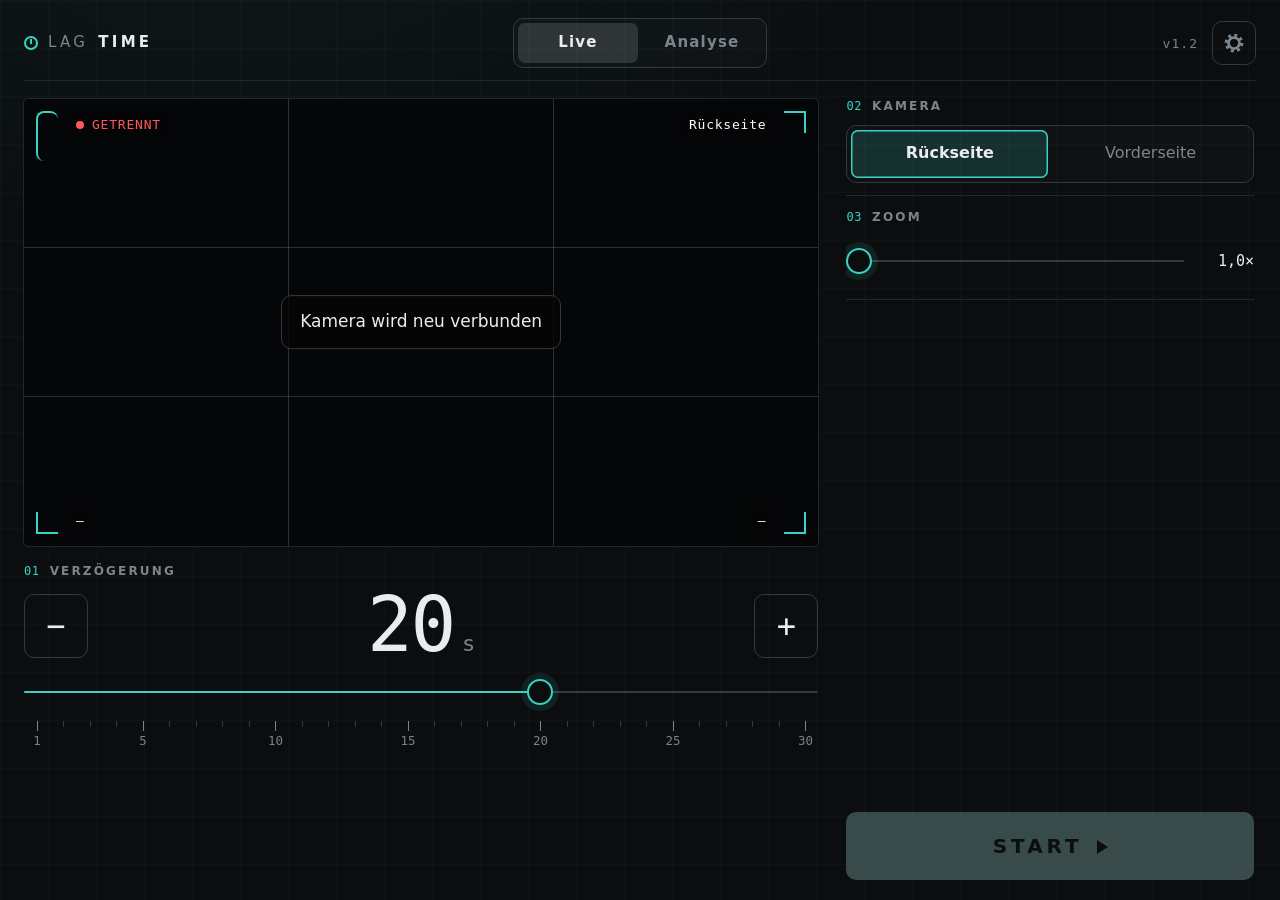
==== app/index.html @ 2e40f76f "Normale App nach app/ verschoben, Startseite mit beiden Apps Co-Authored-By: Claude Opus 5.5 <norepl" ====
<!doctype html>
<html lang="de">
<head>
<meta charset="utf-8">
<meta name="viewport" content="width=device-width, initial-scale=1, viewport-fit=cover">
<meta name="theme-color" content="#0b0d0f">
<title>LagTime</title>
<link rel="manifest" href="manifest.webmanifest">
<link rel="icon" href="icon-192.png">
<link rel="stylesheet" href="style.css">
</head>
<body>

<div id="settings" class="hidden">
  <header class="bar">
    <div class="mark"><span class="glyph"></span>Lag<b>Time</b></div>
    <nav class="tabs"><button data-tab="live" class="on">Live</button><button data-tab="analyse">Analyse</button></nav>
    <div class="barR"><div class="meta" id="version"></div><button class="gear" data-ui aria-label="Einstellungen"><svg viewBox="0 0 24 24" fill="none" stroke="currentColor"><circle cx="12" cy="12" r="8.4" stroke-width="3.6" stroke-dasharray="3.2 3.4"/><circle cx="12" cy="12" r="6" stroke-width="3"/></svg></button></div>
  </header>

  <main class="left">
    <div id="pvWrap">
      <video id="pv" autoplay muted playsinline></video>
      <div class="thirds"></div>
      <i class="corner tl"></i><i class="corner tr"></i><i class="corner bl"></i><i class="corner br"></i>
      <div class="hud top"><span id="hudState" class="state"><span class="dot"></span><span id="hudStateTxt">Start</span></span><span id="hudCam"></span></div>
      <div class="hud bottom"><span id="hudRes">–</span><span id="hudExp"></span><span id="hudFocus"></span><span id="hudFps">–</span></div>
      <div id="camMsg" class="hidden"></div>
    </div>

    <section class="delay">
      <div class="label"><span class="no">01</span>Verzögerung</div>
      <div class="delayRow">
        <button id="delayMinus" class="step" aria-label="Eine Sekunde weniger">−</button>
        <div class="readout"><span id="delayVal">20</span><small>s</small></div>
        <button id="delayPlus" class="step" aria-label="Eine Sekunde mehr">+</button>
      </div>
      <div class="scale">
        <input type="range" id="delay" min="1" max="30" step="1" value="20">
        <div class="ticks" id="delayTicks"></div>
      </div>
    </section>
  </main>

  <aside id="panel">
    <div class="grp">
      <div class="label"><span class="no">02</span>Kamera</div>
      <div class="seg" id="segFacing">
        <button data-v="environment">Rückseite</button>
        <button data-v="user">Vorderseite</button>
      </div>
    </div>

    <div class="grp">
      <div class="label"><span class="no">03</span>Zoom</div>
      <div class="row">
        <input type="range" id="zoom" min="1" max="4" step="0.1" value="1">
        <span class="val" id="zoomVal">1,0×</span>
      </div>
    </div>

    <div class="grp" id="expGrp">
      <div class="label"><span class="no">04</span>Belichtung</div>
      <div class="seg" id="segExp">
        <button data-v="auto">Auto</button>
        <button data-v="manual">Manuell</button>
      </div>
      <div class="row" id="evGrp">
        <span class="lum dark"></span>
        <input type="range" id="ev" min="0" max="1000" step="1" value="600" aria-label="Helligkeit">
        <span class="lum bright"></span>
      </div>
    </div>

    <div class="grp" id="focusGrp">
      <div class="label"><span class="no">05</span>Fokus</div>
      <div class="seg" id="segFocus">
        <button data-v="auto">Auto</button>
        <button data-v="manual">Manuell</button>
      </div>
      <div class="row" id="fdGrp">
        <span class="end">nah</span>
        <input type="range" id="fd" min="0" max="1000" step="1" value="1000" aria-label="Fokusabstand">
        <span class="end">fern</span>
      </div>
    </div>

    <div class="actions">
      <button id="start"><span class="go">Start</span></button>
    </div>
  </aside>
</div>

<div id="run" class="hidden">
  <div id="stage">
    <canvas id="out"></canvas>
    <div id="badge"></div>
    <button id="saveBtn" aria-label="Video speichern"><svg viewBox="0 0 120 120"><circle class="track" cx="60" cy="60" r="50"/><circle class="prog" cx="60" cy="60" r="50"/></svg></button>
    <div id="toast" class="hidden"></div>
  </div>
  <svg id="ring" class="hidden" viewBox="0 0 120 120"><circle class="track" cx="60" cy="60" r="50"/><circle class="prog" cx="60" cy="60" r="50"/></svg>
</div>

<div id="analysis" class="hidden">
  <section id="aList">
    <header class="bar">
      <div class="mark"><span class="glyph"></span>Lag<b>Time</b></div>
      <nav class="tabs"><button data-tab="live">Live</button><button data-tab="analyse" class="on">Analyse</button></nav>
      <div class="barR"><button class="gear" data-ui aria-label="Einstellungen"><svg viewBox="0 0 24 24" fill="none" stroke="currentColor"><circle cx="12" cy="12" r="8.4" stroke-width="3.6" stroke-dasharray="3.2 3.4"/><circle cx="12" cy="12" r="6" stroke-width="3"/></svg></button></div>
    </header>
    <div class="filters">
      <button id="fStar" class="chip">★ Nur mit Stern</button>
      <select id="fName" aria-label="Name"></select>
    </div>
    <div id="aGrid"></div>
    <p id="aEmpty" class="hidden"></p>
  </section>

  <section id="aPlayer" class="hidden">
    <header class="pbar">
      <button id="pBack" class="nav">‹ Liste</button>
      <div class="clipNav">
        <button id="pPrevClip" class="nav" aria-label="Vorheriges Video">‹</button>
        <button id="pNextClip" class="nav" aria-label="Nächstes Video">›</button>
      </div>
      <div id="pTitle"></div>
      <input id="pName" list="pNames" placeholder="Name" autocomplete="off" enterkeyhint="done">
      <datalist id="pNames"></datalist>
      <button id="pStar" class="star" aria-label="Stern">☆</button>
      <button id="pDown" class="tool">Herunterladen</button>
      <button id="pDel" class="tool danger">Löschen</button>
    </header>
    <div id="pMain">
      <div id="pStage"><div id="pView"><canvas id="pOut"></canvas><canvas id="pDraw"></canvas></div><div id="pStill" class="hidden"></div></div>
      <nav id="pTools">
        <button class="tl on" data-tool="view"><svg viewBox="0 0 24 24"><circle cx="10.5" cy="10.5" r="6"/><path d="M15 15l5 5M8 10.5h5M10.5 8v5"/></svg><span>Ansehen</span></button>
        <button class="tl" id="dZoom"><svg viewBox="0 0 24 24"><path d="M4 9V4h5M20 9V4h-5M4 15v5h5M20 15v5h-5"/></svg><span>1:1</span></button>
        <button class="tl" data-tool="free"><svg viewBox="0 0 24 24"><path d="M4 20l1-4L16 5l3 3L8 19z"/><path d="M14 7l3 3"/></svg><span>Stift</span></button>
        <button class="tl" data-tool="line"><svg viewBox="0 0 24 24"><path d="M5 19L19 5"/><circle cx="5" cy="19" r="1.8"/><circle cx="19" cy="5" r="1.8"/></svg><span>Linie</span></button>
        <button class="tl" data-tool="angle"><svg viewBox="0 0 24 24"><path d="M20 19H5L15 5"/><path d="M10 19a5 5 0 0 0-2-4"/></svg><span>Winkel</span></button>
        <button class="tl" data-tool="plumb"><svg viewBox="0 0 24 24"><path d="M12 3v13" stroke-dasharray="2.6 2.6"/><path d="M9 16h6l-3 5z"/></svg><span>Lot</span></button>
        <button class="tl" id="dColor"><i class="dot"></i><span>Farbe</span></button>
        <button class="tl" id="dCut"><svg viewBox="0 0 24 24"><circle cx="6" cy="7" r="2.5"/><circle cx="6" cy="17" r="2.5"/><path d="M8.2 8.4L20 17M8.2 15.6L20 7"/></svg><span>Schneiden</span></button>
        <button class="tl" id="dStrobe"><svg viewBox="0 0 24 24"><circle cx="5.5" cy="17" r="2.3" opacity=".45"/><circle cx="11" cy="11" r="2.3" opacity=".7"/><circle cx="17.5" cy="6.5" r="2.3"/></svg><span>Bildfolge</span></button>
        <button class="tl" id="dUndo"><svg viewBox="0 0 24 24"><path d="M9 14L4 9l5-5"/><path d="M4 9h10a6 6 0 0 1 0 12h-3"/></svg><span>Rückgängig</span></button>
        <button class="tl" id="dClear"><svg viewBox="0 0 24 24"><path d="M6 6l12 12M18 6L6 18"/></svg><span>Leeren</span></button>
      </nav>
    </div>
    <div id="pRange" class="hidden">
      <span id="rgInfo"></span>
      <div class="rgCount" id="rgCountBox">
        <button id="rgMinus" class="step sm" aria-label="Weniger Bilder">−</button>
        <span id="rgCount">8</span><small>Bilder</small>
        <button id="rgPlus" class="step sm" aria-label="Mehr Bilder">+</button>
      </div>
      <button id="rgCancel" class="tool">Abbrechen</button>
      <button id="rgOk" class="tool ok">Schneiden</button>
    </div>
    <footer class="pctl">
      <button id="pPrev" class="ico" aria-label="Ein Bild zurück"><svg viewBox="0 0 24 24"><path d="M6 5h2v14H6zM19 5v14L9.5 12z"/></svg></button>
      <button id="pPlay" class="ico big" aria-label="Abspielen"><svg class="i-play" viewBox="0 0 24 24"><path d="M7 4.5v15L19.5 12z"/></svg><svg class="i-pause" viewBox="0 0 24 24"><path d="M6 4.5h4.2v15H6zM13.8 4.5H18v15h-4.2z"/></svg></button>
      <button id="pNext" class="ico" aria-label="Ein Bild vor"><svg viewBox="0 0 24 24"><path d="M16 5h2v14h-2zM5 5v14l9.5-7z"/></svg></button>
      <div class="seekWrap"><div id="pBand" class="hidden"></div><div id="pSel" class="hidden"></div><i id="hA" class="hd a hidden"></i><i id="hB" class="hd b hidden"></i><input type="range" id="pSeek" min="0" max="0" step="1" value="0" aria-label="Position"></div>
      <button id="pLoop" class="tool loop"><small>Schleife</small><b>Anfang</b></button>
      <span id="pTime"></span>
      <div class="seg" id="pSpeed">
        <button data-v="1">1×</button>
        <button data-v="0.5">½</button>
        <button data-v="0.25">¼</button>
        <button data-v="0.125">⅛</button>
      </div>
    </footer>
  </section>
</div>

<div id="uiDlg" class="hidden">
  <div class="dlg" role="dialog" aria-label="Einstellungen">
    <div id="uiMain">
      <h2>Einstellungen</h2>
      <div class="label"><span class="no">01</span>Farbe</div>
      <div class="swatches" id="swatches">
        <button class="sw custom" id="accCustom" aria-label="Eigene Farbe"></button>
      </div>
      <div class="label"><span class="no">02</span>Modus</div>
      <div class="seg" id="segTheme">
        <button data-v="dark">Dunkel</button>
        <button data-v="light">Hell</button>
      </div>
      <div class="label"><span class="no">03</span>Videos</div>
      <div class="vidGrid">
        <span id="keepLabel" class="vidText">Ohne Stern löschen nach</span>
        <div class="keepCtl">
          <button id="keepMinus" class="step xs" aria-label="Ein Tag weniger">−</button>
          <b id="keepDays"></b>
          <button id="keepPlus" class="step xs" aria-label="Ein Tag mehr">+</button>
        </div>
        <span id="uiStore" class="vidText"></span>
        <button id="delOpen" class="tool danger">Videos löschen …</button>
      </div>
    </div>
    <div id="uiDel" class="hidden">
      <h2>Videos löschen</h2>
      <div id="delChoose" class="delStep">
        <p class="delText">Welche Videos sollen gelöscht werden?</p>
        <button id="delNoStar" class="tool">Ohne Stern löschen</button>
        <button id="delAll" class="tool">Alle löschen</button>
        <button id="delCancel" class="tool">Abbrechen</button>
      </div>
      <div id="delAsk" class="delStep hidden">
        <p class="delText" id="delQuestion"></p>
        <button id="delYes" class="tool delAll">Ja, löschen</button>
        <button id="delNo" class="tool">Abbrechen</button>
      </div>
    </div>
    <div id="uiPick" class="hidden">
      <h2>Eigene Farbe</h2>
      <div class="sv" id="pickSv"><i class="knob" id="pickSvKnob"></i></div>
      <div class="hue" id="pickHue"><i class="knob" id="pickHueKnob"></i></div>
      <div class="pickRow"><i class="pickPrev" id="pickPrev"></i><span id="pickHex"></span></div>
      <button id="pickDone" class="dlgBtn">Übernehmen</button>
    </div>
  </div>
</div>

<script src="app.js"></script>
<script src="analysis.js"></script>
<script src="draw.js"></script>
</body>
</html>
---- app/style.css ----
:root {
  --bg: #0b0d0f;
  --surface: #121519;
  --line: #22272d;
  --line-2: #323940;
  --fg: #e9edf0;
  --mut: #7b858f;
  --dim: #78828c;
  --acc: #37d3c4;
  --acc-ink: #04201d;
  --warn: #ffcc33;
  --bad: #ff5a5a;
  --mono: ui-monospace, "Roboto Mono", "Droid Sans Mono", "Cascadia Mono", monospace;
  --sans: system-ui, "Roboto", sans-serif;
  --r: 10px;
  --grid: rgba(255, 255, 255, 0.018);
  --tint: rgba(255, 255, 255, 0.015);
  --card: #1c2228;
  --card-line: #2f363e;
  --acc-text: var(--acc);
}
/* Hellmodus für Einstellungen, Analyse und das Fenster Darstellung. Der Betrieb bleibt dunkel. */
html[data-theme="light"] #settings,
html[data-theme="light"] #analysis,
html[data-theme="light"] #uiDlg {
  --bg: #f2f4f6;
  --surface: #ffffff;
  --line: #dde2e7;
  --line-2: #c3cad1;
  --fg: #14181c;
  --mut: #56606a;
  --dim: #646d76;
  --warn: #b07d00;
  --grid: rgba(0, 0, 0, 0.035);
  --tint: rgba(0, 0, 0, 0.02);
  --card: #ffffff;
  --card-line: #d3d9df;
  /* Akzentfarbe als Schrift auf hellem Grund dunkler, damit sie lesbar bleibt */
  --acc-text: color-mix(in srgb, var(--acc) 55%, #000);
}
html[data-theme="light"] body { background: #f2f4f6; }
#settings, #analysis, #uiDlg { color: var(--fg); }
* { box-sizing: border-box; }
html, body {
  margin: 0; height: 100%; overflow: hidden;
  background: var(--bg); color: var(--fg);
  font: 16px/1.3 var(--sans);
  user-select: none; -webkit-user-select: none;
  -webkit-tap-highlight-color: transparent;
}
.hidden { display: none !important; }
button { font: inherit; color: inherit; background: none; border: 0; padding: 0; cursor: pointer; }

/* ---------- Einstellungen ---------- */

#settings {
  position: fixed; inset: 0;
  display: grid;
  grid-template-columns: minmax(0, 1fr) clamp(360px, 32vw, 460px);
  grid-template-rows: auto minmax(0, 1fr);
  gap: 18px 28px;
  padding: 18px 24px 20px;
  background:
    radial-gradient(1200px 600px at 20% -10%, color-mix(in srgb, var(--acc) 6%, transparent), transparent 60%),
    var(--bg);
}
#settings::before {
  /* feines Raster, fast unsichtbar */
  content: ""; position: absolute; inset: 0; pointer-events: none;
  background:
    linear-gradient(90deg, var(--grid) 1px, transparent 1px) 0 0 / 48px 48px,
    linear-gradient(var(--grid) 1px, transparent 1px) 0 0 / 48px 48px;
}
#settings > * { position: relative; }

/* Logo links, Umschaltung Live und Analyse in der Mitte, Zahnrad rechts */
.bar {
  grid-column: 1 / -1;
  display: grid; grid-template-columns: 1fr auto 1fr; align-items: center; gap: 16px;
  padding-bottom: 12px; border-bottom: 1px solid var(--line);
}
.bar .barR { justify-self: end; }
.tabs {
  display: flex; gap: 4px; padding: 4px;
  border: 1px solid var(--line-2); border-radius: var(--r); background: var(--tint);
}
.tabs button {
  min-width: 120px; min-height: 40px; padding: 0 20px; border-radius: 7px;
  color: var(--mut); font-size: 15px; font-weight: 600; letter-spacing: 0.08em;
  transition: background .18s, color .18s;
}
.tabs button.on { background: color-mix(in srgb, var(--fg) 14%, transparent); color: var(--fg); }
.mark { display: flex; align-items: center; gap: 10px; font-size: 15px; letter-spacing: 0.22em; text-transform: uppercase; color: var(--mut); }
.mark b { color: var(--fg); font-weight: 600; }
.tag { margin-left: 6px; padding: 2px 8px; border-radius: 4px; background: #c2570c; color: #fff; font-size: 12px; font-weight: 600; letter-spacing: 0.16em; }
.glyph { width: 14px; height: 14px; border: 2px solid var(--acc-text); border-radius: 50%; position: relative; }
.glyph::after { content: ""; position: absolute; left: 50%; top: 1px; width: 2px; height: 5px; background: var(--acc); transform: translateX(-50%); }
.glyph::after { background: var(--acc-text); }
.meta { font: 13px var(--mono); color: var(--dim); letter-spacing: 0.08em; }

.label {
  display: flex; align-items: baseline; gap: 10px;
  font-size: 12px; font-weight: 600; letter-spacing: 0.18em; text-transform: uppercase;
  color: var(--mut); margin-bottom: 10px;
}
.no { font: 12px var(--mono); color: var(--acc-text); letter-spacing: 0.05em; }

/* Linke Spalte */
.left { display: flex; flex-direction: column; gap: 18px; min-height: 0; }

#pvWrap {
  position: relative; flex: 0 1 auto; min-height: 0;
  width: 100%; aspect-ratio: 16 / 9; max-height: calc(100% - 190px);
  margin: 0 auto;
  background: #050607;
  border-radius: 4px; overflow: hidden;
  outline: 1px solid var(--line);
}
#pv { position: absolute; inset: 0; width: 100%; height: 100%; object-fit: contain; transform-origin: center; }
.thirds {
  position: absolute; inset: 0; pointer-events: none;
  background:
    linear-gradient(90deg, transparent calc(33.333% - 0.5px), rgba(255,255,255,0.16) calc(33.333% - 0.5px), rgba(255,255,255,0.16) calc(33.333% + 0.5px), transparent calc(33.333% + 0.5px),
      transparent calc(66.666% - 0.5px), rgba(255,255,255,0.16) calc(66.666% - 0.5px), rgba(255,255,255,0.16) calc(66.666% + 0.5px), transparent calc(66.666% + 0.5px)),
    linear-gradient(transparent calc(33.333% - 0.5px), rgba(255,255,255,0.16) calc(33.333% - 0.5px), rgba(255,255,255,0.16) calc(33.333% + 0.5px), transparent calc(33.333% + 0.5px),
      transparent calc(66.666% - 0.5px), rgba(255,255,255,0.16) calc(66.666% - 0.5px), rgba(255,255,255,0.16) calc(66.666% + 0.5px), transparent calc(66.666% + 0.5px));
}
.corner { position: absolute; width: 22px; height: 22px; border: 0 solid var(--acc); pointer-events: none; }
.corner.tl { top: 12px; left: 12px; border-top-width: 2px; border-left-width: 2px; }
.corner.tr { top: 12px; right: 12px; border-top-width: 2px; border-right-width: 2px; }
.corner.bl { bottom: 12px; left: 12px; border-bottom-width: 2px; border-left-width: 2px; }
.corner.br { bottom: 12px; right: 12px; border-bottom-width: 2px; border-right-width: 2px; }

.hud {
  position: absolute; left: 44px; right: 44px;
  display: flex; justify-content: space-between; align-items: center;
  font: 13px var(--mono); letter-spacing: 0.06em; color: #fff;
  pointer-events: none;
}
.hud.top { top: 14px; }
.hud.bottom { bottom: 14px; }
.hud > span { background: rgba(5, 6, 7, 0.62); padding: 4px 8px; border-radius: 4px; }
.state { display: inline-flex; align-items: center; gap: 8px; text-transform: uppercase; }
.dot { width: 8px; height: 8px; border-radius: 50%; background: var(--dim); }
.state.ok .dot { background: var(--acc); box-shadow: 0 0 0 3px color-mix(in srgb, var(--acc) 22%, transparent); animation: pulse 2s ease-in-out infinite; }
.state.warn .dot { background: var(--warn); }
.state.warn { color: var(--warn); }
.state.bad .dot { background: var(--bad); }
.state.bad { color: var(--bad); }
#hudFps.warn { color: var(--warn); }
@keyframes pulse { 50% { box-shadow: 0 0 0 6px color-mix(in srgb, var(--acc) 0%, transparent); } }

#camMsg {
  position: absolute; left: 50%; top: 50%; transform: translate(-50%, -50%);
  max-width: 70%; text-align: center; font-size: 17px; line-height: 1.4;
  color: #e9edf0; background: rgba(5, 6, 7, 0.8);
  border: 1px solid #323940; border-radius: var(--r); padding: 14px 18px;
}

/* Verzögerung */
.delay { flex: 0 0 auto; }
.delayRow { display: flex; align-items: center; justify-content: space-between; gap: 16px; }
.readout { font: 300 76px/0.95 var(--mono); letter-spacing: -0.03em; font-variant-numeric: tabular-nums; text-align: center; flex: 1; }
.readout small { font-size: 22px; color: var(--mut); margin-left: 8px; letter-spacing: 0; }
.step {
  width: 64px; height: 64px; flex: 0 0 64px;
  border: 1px solid var(--line-2); border-radius: var(--r);
  font: 300 32px/1 var(--mono); color: var(--fg);
  transition: border-color .15s, background .15s;
}
.step:active { border-color: var(--acc); background: color-mix(in srgb, var(--acc) 8%, transparent); }
.scale { position: relative; margin-top: 6px; }
.ticks { position: relative; height: 26px; margin: 0 13px; }
.ticks i { position: absolute; top: 0; width: 1px; height: 6px; background: var(--line-2); }
.ticks i.major { height: 10px; background: var(--mut); }
.ticks b { position: absolute; top: 12px; transform: translateX(-50%); font: 12.5px var(--mono); color: var(--dim); font-weight: 400; }

/* Rechte Spalte */
#panel {
  display: flex; flex-direction: column; gap: 14px;
  min-height: 0; overflow-y: auto; padding-right: 2px;
}
.grp { padding-bottom: 12px; border-bottom: 1px solid var(--line); }
.row { display: flex; align-items: center; gap: 14px; min-height: 52px; }
.row + .row, .seg + .row { margin-top: 4px; }
.sub { flex: 0 0 72px; color: var(--mut); font-size: 15px; }
.val { flex: 0 0 56px; text-align: right; font: 15px var(--mono); font-variant-numeric: tabular-nums; }

.seg {
  display: flex; gap: 4px; padding: 4px;
  border: 1px solid var(--line-2); border-radius: var(--r);
  background: var(--tint);
}
.seg button {
  flex: 1; min-height: 48px; border-radius: 7px;
  color: var(--mut); font-size: 16px; font-weight: 500;
  transition: background .18s, color .18s;
}
.seg button small { font: 11px var(--mono); margin-left: 4px; opacity: 0.75; }
/* Gewählter Teil dezent, damit „Start“ die einzige volle Akzentfläche bleibt */
.seg button.on {
  background: color-mix(in srgb, var(--acc) 16%, transparent);
  box-shadow: inset 0 0 0 1.5px var(--acc-text);
  color: var(--fg); font-weight: 650;
}
/* Helligkeit, dunkler und heller Endpunkt */
.lum { flex: 0 0 18px; height: 18px; border-radius: 50%; }
.lum.dark { border: 2px solid var(--dim); background: #000; }
.lum.bright { background: #fff; box-shadow: 0 0 10px 2px rgba(255, 255, 255, 0.45); }
#hudExp:empty, #hudFocus:empty { display: none; }
.end { flex: 0 0 auto; font: 12px var(--mono); color: var(--mut); letter-spacing: 0.06em; }

/* Schieberegler */
input[type=range] {
  -webkit-appearance: none; appearance: none;
  flex: 1; width: 100%; height: 48px; margin: 0; background: transparent;
  --p: 0%;
}
input[type=range]::-webkit-slider-runnable-track {
  height: 2px; border-radius: 1px;
  background: linear-gradient(90deg, var(--acc) var(--p), var(--line-2) var(--p));
}
input[type=range]::-webkit-slider-thumb {
  -webkit-appearance: none;
  width: 26px; height: 26px; margin-top: -12px; border-radius: 50%;
  background: var(--bg); border: 2px solid var(--acc);
  box-shadow: 0 0 0 6px color-mix(in srgb, var(--acc) 10%, transparent);
}
input[type=range]:active::-webkit-slider-thumb { box-shadow: 0 0 0 10px color-mix(in srgb, var(--acc) 16%, transparent); }
input[type=range]::-moz-range-track { height: 2px; background: var(--line-2); }
input[type=range]::-moz-range-progress { height: 2px; background: var(--acc); }
input[type=range]::-moz-range-thumb { width: 22px; height: 22px; border-radius: 50%; background: var(--bg); border: 2px solid var(--acc); }

/* Start und Analyse */
.actions { margin-top: auto; flex: 0 0 auto; display: flex; gap: 10px; }
#start {
  flex: 1;
  display: flex; align-items: center; justify-content: center;
  min-height: 68px; padding: 0 22px; border-radius: var(--r);
  background: var(--acc); color: var(--acc-ink);
  transition: transform .1s, filter .15s;
}
#start:active { transform: scale(0.99); filter: brightness(1.08); }
#start:disabled { opacity: 0.35; filter: grayscale(0.7); cursor: default; }
.chip:disabled { opacity: 0.4; }
#start .go { font-size: 20px; font-weight: 700; letter-spacing: 0.2em; text-transform: uppercase; }
#start .go::after { content: ""; display: inline-block; margin-left: 14px; border: 7px solid transparent; border-left: 11px solid currentColor; border-right: 0; vertical-align: -1px; }
.hint { margin: -6px 0 0; font-size: 14px; color: var(--dim); text-align: center; }

/* dezenter Aufbau beim Öffnen */
#settings:not(.hidden) .bar,
#settings:not(.hidden) #pvWrap,
#settings:not(.hidden) .delay,
#settings:not(.hidden) #panel > * { animation: rise .45s cubic-bezier(.2, .7, .2, 1) both; }
#settings:not(.hidden) #pvWrap { animation-delay: .04s; }
#settings:not(.hidden) .delay { animation-delay: .10s; }
#settings:not(.hidden) #panel > :nth-child(1) { animation-delay: .06s; }
#settings:not(.hidden) #panel > :nth-child(2) { animation-delay: .10s; }
#settings:not(.hidden) #panel > :nth-child(3) { animation-delay: .14s; }
#settings:not(.hidden) #panel > :nth-child(4) { animation-delay: .18s; }
#settings:not(.hidden) #panel > :nth-child(5) { animation-delay: .22s; }
#settings:not(.hidden) #panel > :nth-child(6) { animation-delay: .24s; }
#settings:not(.hidden) #panel > :nth-child(7) { animation-delay: .26s; }
@keyframes rise { from { opacity: 0; transform: translateY(8px); } }
@media (prefers-reduced-motion: reduce) { * { animation: none !important; transition: none !important; } }

/* schmale oder hochkant gehaltene Bildschirme */
@media (max-width: 900px), (max-height: 760px), (orientation: portrait) {
  html, body { overflow: auto; }
  #settings { position: static; min-height: 100%; grid-template-columns: 1fr; grid-template-rows: auto; padding: 16px; }
  #pvWrap { max-height: none; }
  #panel { overflow: visible; }
}

/* ---------- Betrieb ---------- */

#run { position: fixed; inset: 0; background: #000; touch-action: none; }
#stage {
  position: absolute; left: 50%; top: 50%;
  width: min(100vw, calc(100vh * 16 / 9)); aspect-ratio: 16 / 9;
  transform: translate(-50%, -50%);
  container-type: size;
}
#out { display: block; width: 100%; height: 100%; object-fit: contain; }
#badge {
  position: absolute; top: 3cqh; right: 2.5cqw;
  color: #fff;
  font: 700 6cqh/1.1 var(--sans); font-variant-numeric: tabular-nums; letter-spacing: -0.01em;
  /* kein Hintergrund, nur ein weicher Schatten für helle Bildstellen */
  text-shadow: 0 0 0.6cqh rgba(0, 0, 0, 0.8), 0 0.2cqh 0.4cqh rgba(0, 0, 0, 0.6);
}
#badge.warn { color: var(--warn); }
#badge.bad { color: var(--bad); }
#badge:empty { display: none; }
#ring { position: fixed; width: 132px; height: 132px; pointer-events: none; transform: translate(-50%, -50%) rotate(-90deg); }
#ring circle { fill: none; stroke-width: 5; }
#ring .track { fill: rgba(0, 0, 0, 0.45); stroke: rgba(255, 255, 255, 0.2); }
#ring .prog { stroke: var(--acc); stroke-linecap: round; stroke-dasharray: 314.2; stroke-dashoffset: 314.2; }
#ring.go .prog { transition: stroke-dashoffset 1s linear; stroke-dashoffset: 0; }

/* Speicherknopf, gestaltet wie der Kreis zum Zurückkehren. Der graue Ring ist immer sichtbar, innen durchsichtig.
   Beim Halten wird er innen getönt und der Ring füllt sich in der Akzentfarbe.
   Ein Viertel der Fläche des Zurück-Kreises, der Rand vergrößert die Fläche zum Treffen. */
#saveBtn {
  position: absolute; left: 1.5cqw; bottom: 2.5cqh;
  width: 13.2cqh; height: 13.2cqh; padding: 2.2cqh; touch-action: none;
}
#saveBtn svg { display: block; width: 100%; height: 100%; transform: rotate(-90deg); }
#saveBtn circle { fill: none; stroke-width: 7; }
#saveBtn .track { fill: transparent; stroke: rgba(255, 255, 255, 0.35); transition: fill .15s; }
#saveBtn.go .track, #saveBtn.done .track { fill: rgba(0, 0, 0, 0.45); }
#saveBtn .prog { stroke: var(--acc); stroke-linecap: round; stroke-dasharray: 314.2; stroke-dashoffset: 314.2; }
#saveBtn.go .prog { transition: stroke-dashoffset 1s linear; stroke-dashoffset: 0; }
#saveBtn.done .prog { stroke-dashoffset: 0; }
#toast {
  position: absolute; left: calc(1.5cqw + 14cqh); bottom: 5.5cqh;
  padding: 0.8cqh 1.8cqh; border-radius: 1.2cqh;
  background: rgba(0, 0, 0, 0.6); color: #fff;
  font: 600 4.5cqh/1.2 var(--sans);
}
#toast.bad { color: var(--warn); }

/* ---------- Analyse ---------- */

#analysis { position: fixed; inset: 0; background: var(--bg); }
#aList { position: absolute; inset: 0; display: flex; flex-direction: column; padding: 18px 24px 12px; }
#aList .bar { flex: 0 0 auto; }
.nav {
  min-height: 48px; padding: 0 16px; border-radius: var(--r);
  border: 1px solid var(--line-2); font-size: 15px; font-weight: 600; color: var(--fg);
}
.clipNav { display: flex; gap: 6px; }
.clipNav .nav { width: 48px; padding: 0; font-size: 26px; line-height: 1; }
.nav:disabled { opacity: 0.3; }
.nav:active, .tool:active { border-color: var(--acc); background: color-mix(in srgb, var(--acc) 8%, transparent); }
#aGrid { flex: 1; min-height: 0; overflow-y: auto; padding: 4px 2px 20px; }
.day { margin: 22px 0 10px; font-size: 13px; font-weight: 600; letter-spacing: 0.18em; text-transform: uppercase; color: var(--acc-text); }
.cards { display: grid; grid-template-columns: repeat(auto-fill, minmax(230px, 1fr)); gap: 14px; }
/* Karten heben sich deutlich vom Hintergrund ab */
.card {
  background: var(--card); border: 1px solid var(--card-line); border-radius: var(--r);
  overflow: hidden; cursor: pointer;
  box-shadow: 0 2px 10px rgba(0, 0, 0, 0.25);
}
.card:active { border-color: var(--acc); }
.card .th { position: relative; aspect-ratio: 16 / 9; background: #050607; }
.card .th img { display: block; width: 100%; height: 100%; object-fit: cover; }
.card .dur {
  position: absolute; right: 6px; bottom: 6px; padding: 2px 6px; border-radius: 4px;
  background: rgba(0, 0, 0, 0.6); font: 12px var(--mono); color: #fff;
}
.card .info { display: flex; align-items: center; gap: 10px; padding: 4px 4px 4px 12px; }
.card .info b { font-size: 17px; }
.card .time { font: 13px var(--mono); color: var(--mut); }
.card .nm { flex: 1; min-width: 0; overflow: hidden; text-overflow: ellipsis; white-space: nowrap; color: var(--fg); font-size: 15px; font-weight: 600; }
.card .info .star { margin-left: auto; }
.star { width: 48px; height: 48px; font-size: 26px; line-height: 1; color: var(--dim); }
.star.on { color: var(--warn); }
#aEmpty { margin: auto; text-align: center; color: var(--mut); font-size: 17px; line-height: 1.6; }
.step.xs { width: 40px; height: 40px; flex: 0 0 40px; font-size: 22px; }
.step:disabled { opacity: 0.35; }
#keepDays { flex: 1; text-align: center; color: var(--fg); font: 600 15px var(--mono); }
/* Einstellungen */
/* Videos in zwei Spalten. Die Tasten für die Tage sind so breit wie „Videos löschen …“ und schließen bündig ab. */
.vidGrid { display: grid; grid-template-columns: 1fr 190px; align-items: center; gap: 10px 12px; }
.vidText { font: 14px var(--mono); color: var(--mut); }
.keepCtl { display: flex; align-items: center; justify-content: space-between; }
.vidGrid #delOpen { width: 100%; }
#uiDel, .delStep { display: flex; flex-direction: column; gap: 12px; }
.delText { margin: 0 0 4px; font-size: 15px; line-height: 1.45; color: var(--mut); }
#uiDel .tool { min-height: 52px; font-size: 16px; }
.tool.delAll { background: var(--bad); border-color: var(--bad); color: #fff; }

#aPlayer { position: absolute; inset: 0; display: flex; flex-direction: column; background: #000; }
.pbar, .pctl {
  flex: 0 0 auto; display: flex; align-items: center; gap: 10px;
  padding: 6px 12px; background: var(--bg);
}
.pbar { border-bottom: 1px solid var(--line); }
.pctl { border-top: 1px solid var(--line); }
#pTitle { flex: 1; min-width: 0; white-space: nowrap; overflow: hidden; text-overflow: ellipsis; font-size: 15px; font-weight: 600; }
#pName {
  width: 200px; min-height: 44px; padding: 0 12px; border-radius: var(--r);
  border: 1px solid var(--line-2); background: var(--surface); color: var(--fg); font: 16px var(--sans);
}
#pName:focus { outline: none; border-color: var(--acc); }
.tool {
  min-height: 44px; padding: 0 14px; border-radius: var(--r);
  border: 1px solid var(--line-2); font-size: 15px; font-weight: 600;
}
.tool.danger { color: var(--bad); }
.tool.danger.armed { background: var(--bad); border-color: var(--bad); color: #fff; }
#pMain { flex: 1; min-height: 0; display: flex; }
#pStage { flex: 1; min-width: 0; position: relative; overflow: hidden; touch-action: none; }
#pView { position: absolute; transform-origin: 0 0; }
#pView canvas { position: absolute; inset: 0; display: block; width: 100%; height: 100%; }
#pTools {
  flex: 0 0 86px; display: flex; flex-direction: column; gap: 3px; padding: 6px; overflow-x: hidden;
  background: var(--bg); border-left: 1px solid var(--line); overflow-y: auto;
}
.tl {
  display: flex; flex-direction: column; align-items: center; justify-content: center; gap: 2px;
  flex: 0 0 auto; min-height: 50px; border-radius: 8px; color: var(--mut); font-size: 12.5px; letter-spacing: 0.02em;
}
.tl svg { width: 24px; height: 24px; fill: none; stroke: currentColor; stroke-width: 2; stroke-linecap: round; stroke-linejoin: round; }
.tl.on { background: var(--acc); color: var(--acc-ink); }
.tl:active { filter: brightness(1.25); }
.tl:disabled { opacity: 0.3; }
/* Rückgängig und Leeren sitzen ganz unten, nah an der unteren Leiste */
#dUndo { margin-top: auto; }
.tl .dot { width: 22px; height: 22px; border-radius: 50%; background: var(--c, #ffd21f); border: 2px solid rgba(255, 255, 255, 0.35); }
.seekWrap { flex: 1; min-width: 120px; position: relative; display: flex; align-items: center; }
#pBand {
  position: absolute; top: 50%; height: 12px; margin-top: -6px; border-radius: 3px; pointer-events: none;
  left: calc(13px + (100% - 26px) * var(--a, 0)); width: max(3px, calc((100% - 26px) * var(--w, 0)));
  background: rgba(255, 204, 51, 0.45);
}
.loop { display: flex; flex-direction: column; align-items: center; justify-content: center; min-width: 88px; line-height: 1.15; }
.loop small { font-size: 10px; font-weight: 600; letter-spacing: 0.12em; text-transform: uppercase; color: var(--mut); }
.loop.set { border-color: var(--warn); color: var(--warn); }
.ico {
  flex: 0 0 auto; width: 56px; height: 56px; border-radius: var(--r);
  border: 1px solid var(--line-2); display: flex; align-items: center; justify-content: center;
}
.ico svg { width: 26px; height: 26px; fill: var(--fg); }
.ico.big { width: 72px; background: var(--acc); border-color: var(--acc); }
.ico.big svg { fill: var(--acc-ink); width: 30px; height: 30px; }
.ico:active { filter: brightness(1.2); }
.ico:disabled { opacity: 0.35; }
#pPlay .i-pause, #pPlay.playing .i-play { display: none; }
#pPlay.playing .i-pause { display: block; }
#pSeek { flex: 1; min-width: 120px; }
#pTime { flex: 0 0 auto; min-width: 150px; text-align: center; font: 14px var(--mono); font-variant-numeric: tabular-nums; color: var(--mut); }
#pSpeed { flex: 0 0 auto; }
#pSpeed button { min-width: 50px; min-height: 44px; font-size: 18px; }

/* ---------- Darstellung ---------- */

.barR { display: flex; align-items: center; gap: 14px; }
.gear {
  width: 44px; height: 44px; flex: 0 0 44px; border-radius: var(--r);
  border: 1px solid var(--line-2); color: var(--mut);
  display: flex; align-items: center; justify-content: center;
}
.gear svg { width: 22px; height: 22px; }
.gear:active { border-color: var(--acc); color: var(--acc); }
#uiDlg {
  position: fixed; inset: 0; z-index: 20;
  display: flex; align-items: center; justify-content: center;
  background: rgba(0, 0, 0, 0.5);
}
.dlg {
  width: min(460px, 92vw); padding: 20px 22px 18px;
  display: flex; flex-direction: column; gap: 14px;
  background: var(--surface); color: var(--fg);
  border: 1px solid var(--line-2); border-radius: 14px;
  box-shadow: 0 20px 60px rgba(0, 0, 0, 0.45);
}
.dlg h2 { margin: 0; font-size: 18px; font-weight: 650; }
.dlg .label { margin: 6px 0 0; }
.swatches { display: grid; grid-template-columns: repeat(5, 1fr); gap: 12px; }
.sw {
  position: relative; aspect-ratio: 1; border-radius: 50%;
  background: var(--c); cursor: pointer;
}
.sw.on { box-shadow: 0 0 0 3px var(--surface), 0 0 0 6px var(--fg); }
.sw.custom {
  background:
    radial-gradient(circle, var(--c, transparent) 0 42%, transparent 44%),
    conic-gradient(#ef4444, #eab308, #22c55e, #06b6d4, #3b82f6, #a855f7, #ef4444);
}
#uiMain, #uiPick { display: flex; flex-direction: column; gap: 14px; }
.dlgBtn {
  margin-top: 6px; min-height: 52px; border-radius: var(--r);
  background: var(--acc); color: var(--acc-ink);
  font-size: 16px; font-weight: 700; letter-spacing: 0.14em; text-transform: uppercase;
}

/* Eigener Farbwähler, folgt dem Hell- und Dunkelmodus */
.sv, .hue { position: relative; touch-action: none; cursor: pointer; }
.sv {
  aspect-ratio: 16 / 10; border-radius: 10px;
  background:
    linear-gradient(to top, #000, transparent),
    linear-gradient(to right, #fff, hsl(var(--h, 175) 100% 50%));
  border: 1px solid var(--line-2);
}
.hue {
  height: 32px; border-radius: 16px;
  background: linear-gradient(to right, #f00, #ff0, #0f0, #0ff, #00f, #f0f, #f00);
  border: 1px solid var(--line-2);
}
.knob {
  position: absolute; width: 28px; height: 28px; margin: -14px 0 0 -14px; border-radius: 50%;
  border: 3px solid #fff; background: var(--c);
  box-shadow: 0 0 0 1px rgba(0, 0, 0, 0.45), 0 2px 6px rgba(0, 0, 0, 0.4);
  pointer-events: none;
}
.hue .knob { top: 50%; }
.pickRow { display: flex; align-items: center; gap: 14px; }
.pickPrev { width: 44px; height: 44px; border-radius: 50%; background: var(--c); border: 1px solid var(--line-2); }
#pickHex { font: 16px var(--mono); color: var(--mut); letter-spacing: 0.06em; text-transform: uppercase; }

/* Filter in der Liste */
.filters { flex: 0 0 auto; display: flex; gap: 10px; align-items: center; padding: 12px 0 0; }
.chip, #fName {
  min-height: 44px; padding: 0 14px; border-radius: 22px;
  border: 1px solid var(--line-2); background: var(--surface); color: var(--fg);
  font: 600 15px var(--sans);
}
.chip.on { background: var(--acc); border-color: var(--acc); color: var(--acc-ink); }
#fName:disabled { opacity: 0.4; }
#fName { max-width: 280px; text-overflow: ellipsis; }
#aEmpty { white-space: pre-line; }


/* Bildfolge statt Videobild */
#pStill {
  position: absolute; left: 12px; top: 12px; padding: 6px 12px; border-radius: 8px;
  background: rgba(0, 0, 0, 0.65); color: #fff; font: 600 14px var(--sans); pointer-events: none;
}

/* Abschnitt wählen */
#pRange {
  flex: 0 0 auto; display: flex; align-items: center; gap: 12px;
  padding: 4px 12px; background: var(--bg); border-top: 1px solid var(--line);
}
#rgInfo { flex: 1; min-width: 0; font: 14px var(--mono); color: var(--mut); }
/* Anfang und Ende als zusätzliche Punkte auf dem Zeitregler */
#pSel {
  position: absolute; top: 50%; height: 6px; margin-top: -3px; border-radius: 3px; pointer-events: none;
  left: calc(13px + (100% - 26px) * var(--a, 0)); width: calc((100% - 26px) * var(--w, 0));
  background: color-mix(in srgb, var(--fg) 35%, transparent);
}
.hd {
  position: absolute; top: 50%; z-index: 2; width: 44px; height: 44px; margin: -22px 0 0 -22px;
  left: calc(13px + (100% - 26px) * var(--x, 0)); touch-action: none; cursor: pointer;
}
/* Neutrale weiße Punkte, damit sie sich von jeder Akzentfarbe abheben */
.hd::after {
  content: ""; position: absolute; left: 50%; top: 50%; width: 22px; height: 22px; margin: -11px 0 0 -11px;
  border-radius: 50%; background: #fff; border: 2px solid #14181c;
  box-shadow: 0 1px 4px rgba(0, 0, 0, 0.45);
}
.rgCount { flex: 0 0 auto; display: flex; align-items: center; gap: 8px; }
.rgCount small { color: var(--mut); font-size: 13px; }
#rgCount { min-width: 26px; text-align: center; font: 600 20px var(--mono); }
.step.sm { width: 44px; height: 44px; flex: 0 0 44px; font-size: 24px; }
.tool.ok { background: var(--acc); border-color: var(--acc); color: var(--acc-ink); }
.tool:disabled { opacity: 0.6; }
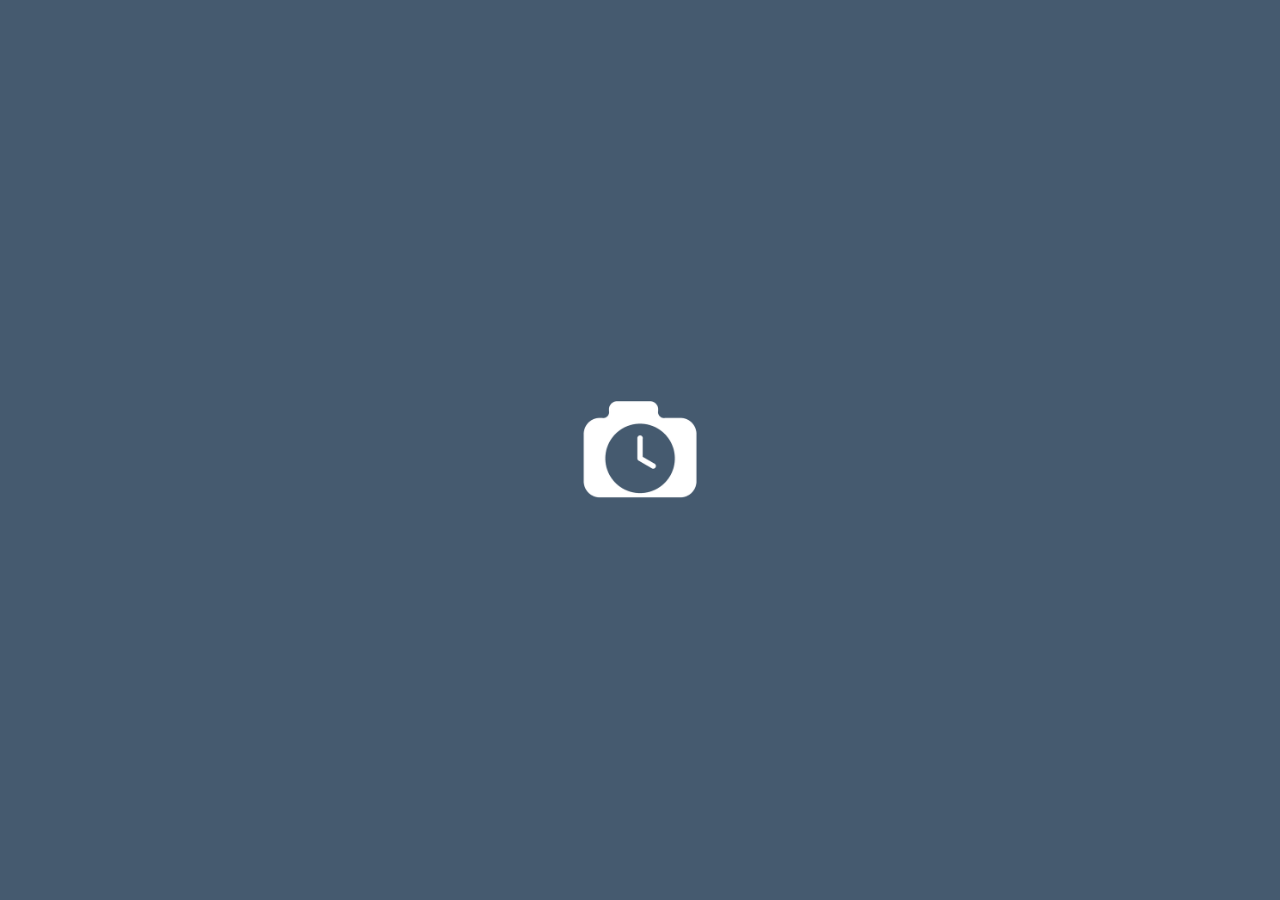
==== commit a8a5bf97: "LagTime v1.4: Test-App Stand 4 übernommen Co-Authored-By: Claude Opus 5.5 <noreply@anthropic.com>" ====
--- a/app/index.html
+++ b/app/index.html
@@ -11,6 +11,9 @@
 </head>
 <body>
 
+<!-- Eigener Startbildschirm, schließt nahtlos an den von Android an -->
+<div id="splash"><img src="icon-512.png" alt=""></div>
+
 <div id="settings" class="hidden">
   <header class="bar">
     <div class="mark"><span class="glyph"></span>Lag<b>Time</b></div>
@@ -109,7 +112,7 @@
       <div class="barR"><button class="gear" data-ui aria-label="Einstellungen"><svg viewBox="0 0 24 24" fill="none" stroke="currentColor"><circle cx="12" cy="12" r="8.4" stroke-width="3.6" stroke-dasharray="3.2 3.4"/><circle cx="12" cy="12" r="6" stroke-width="3"/></svg></button></div>
     </header>
     <div class="filters">
-      <button id="fStar" class="chip">★ Nur mit Stern</button>
+      <button id="fStar" class="chip" aria-label="Nur mit Stern">★</button>
       <select id="fName" aria-label="Name"></select>
     </div>
     <div id="aGrid"></div>
@@ -119,11 +122,11 @@
   <section id="aPlayer" class="hidden">
     <header class="pbar">
       <button id="pBack" class="nav">‹ Liste</button>
+      <div id="pTitle"></div>
       <div class="clipNav">
         <button id="pPrevClip" class="nav" aria-label="Vorheriges Video">‹</button>
         <button id="pNextClip" class="nav" aria-label="Nächstes Video">›</button>
       </div>
-      <div id="pTitle"></div>
       <input id="pName" list="pNames" placeholder="Name" autocomplete="off" enterkeyhint="done">
       <datalist id="pNames"></datalist>
       <button id="pStar" class="star" aria-label="Stern">☆</button>
@@ -179,7 +182,8 @@
       <h2>Einstellungen</h2>
       <div class="label"><span class="no">01</span>Farbe</div>
       <div class="swatches" id="swatches">
-        <button class="sw custom" id="accCustom" aria-label="Eigene Farbe"></button>
+        <button class="sw custom" id="accCustom" aria-label="Farbe frei wählen"></button>
+        <button class="sw saved" id="accSaved" aria-label="Eigene Farbe"></button>
       </div>
       <div class="label"><span class="no">02</span>Modus</div>
       <div class="seg" id="segTheme">
--- a/app/style.css
+++ b/app/style.css
@@ -6,7 +6,7 @@
   --fg: #e9edf0;
   --mut: #7b858f;
   --dim: #78828c;
-  --acc: #37d3c4;
+  --acc: #4fbfb3;
   --acc-ink: #04201d;
   --warn: #ffcc33;
   --bad: #ff5a5a;
@@ -329,7 +329,8 @@
   min-height: 48px; padding: 0 16px; border-radius: var(--r);
   border: 1px solid var(--line-2); font-size: 15px; font-weight: 600; color: var(--fg);
 }
-.clipNav { display: flex; gap: 6px; }
+.clipNav { display: flex; gap: 6px; margin-right: auto; }
+#pBack { min-height: 52px; padding: 0 22px; font-size: 17px; }
 .clipNav .nav { width: 48px; padding: 0; font-size: 26px; line-height: 1; }
 .nav:disabled { opacity: 0.3; }
 .nav:active, .tool:active { border-color: var(--acc); background: color-mix(in srgb, var(--acc) 8%, transparent); }
@@ -359,7 +360,7 @@
 #aEmpty { margin: auto; text-align: center; color: var(--mut); font-size: 17px; line-height: 1.6; }
 .step.xs { width: 40px; height: 40px; flex: 0 0 40px; font-size: 22px; }
 .step:disabled { opacity: 0.35; }
-#keepDays { flex: 1; text-align: center; color: var(--fg); font: 600 15px var(--mono); }
+#keepDays { flex: 1; text-align: center; color: var(--mut); font: 14px var(--mono); }
 /* Einstellungen */
 /* Videos in zwei Spalten. Die Tasten für die Tage sind so breit wie „Videos löschen …“ und schließen bündig ab. */
 .vidGrid { display: grid; grid-template-columns: 1fr 190px; align-items: center; gap: 10px 12px; }
@@ -378,7 +379,7 @@
 }
 .pbar { border-bottom: 1px solid var(--line); }
 .pctl { border-top: 1px solid var(--line); }
-#pTitle { flex: 1; min-width: 0; white-space: nowrap; overflow: hidden; text-overflow: ellipsis; font-size: 15px; font-weight: 600; }
+#pTitle { flex: 0 1 auto; min-width: 0; white-space: nowrap; overflow: hidden; text-overflow: ellipsis; font-size: 15px; font-weight: 600; }
 #pName {
   width: 200px; min-height: 44px; padding: 0 12px; border-radius: var(--r);
   border: 1px solid var(--line-2); background: var(--surface); color: var(--fg); font: 16px var(--sans);
@@ -458,7 +459,9 @@
 }
 .dlg h2 { margin: 0; font-size: 18px; font-weight: 650; }
 .dlg .label { margin: 6px 0 0; }
-.swatches { display: grid; grid-template-columns: repeat(5, 1fr); gap: 12px; }
+.swatches { display: grid; grid-template-columns: repeat(6, 1fr); gap: 10px; }
+/* Sechster Kreis, gestrichelt leer, bis eine eigene Farbe gewählt ist */
+.sw.saved.empty { background: transparent; border: 2px dashed var(--line-2); }
 .sw {
   position: relative; aspect-ratio: 1; border-radius: 50%;
   background: var(--c); cursor: pointer;
@@ -548,3 +551,12 @@
 .step.sm { width: 44px; height: 44px; flex: 0 0 44px; font-size: 24px; }
 .tool.ok { background: var(--acc); border-color: var(--acc); color: var(--acc-ink); }
 .tool:disabled { opacity: 0.6; }
+
+/* Startbildschirm in der Farbe des Symbols. Er blendet aus, sobald die App bereit ist, frühestens nach SPLASH_MS. */
+#splash {
+  position: fixed; inset: 0; z-index: 100;
+  display: flex; align-items: center; justify-content: center;
+  background: #455a6f; transition: opacity .45s ease;
+}
+#splash img { width: min(38vmin, 220px); height: auto; }
+#splash.out { opacity: 0; pointer-events: none; }
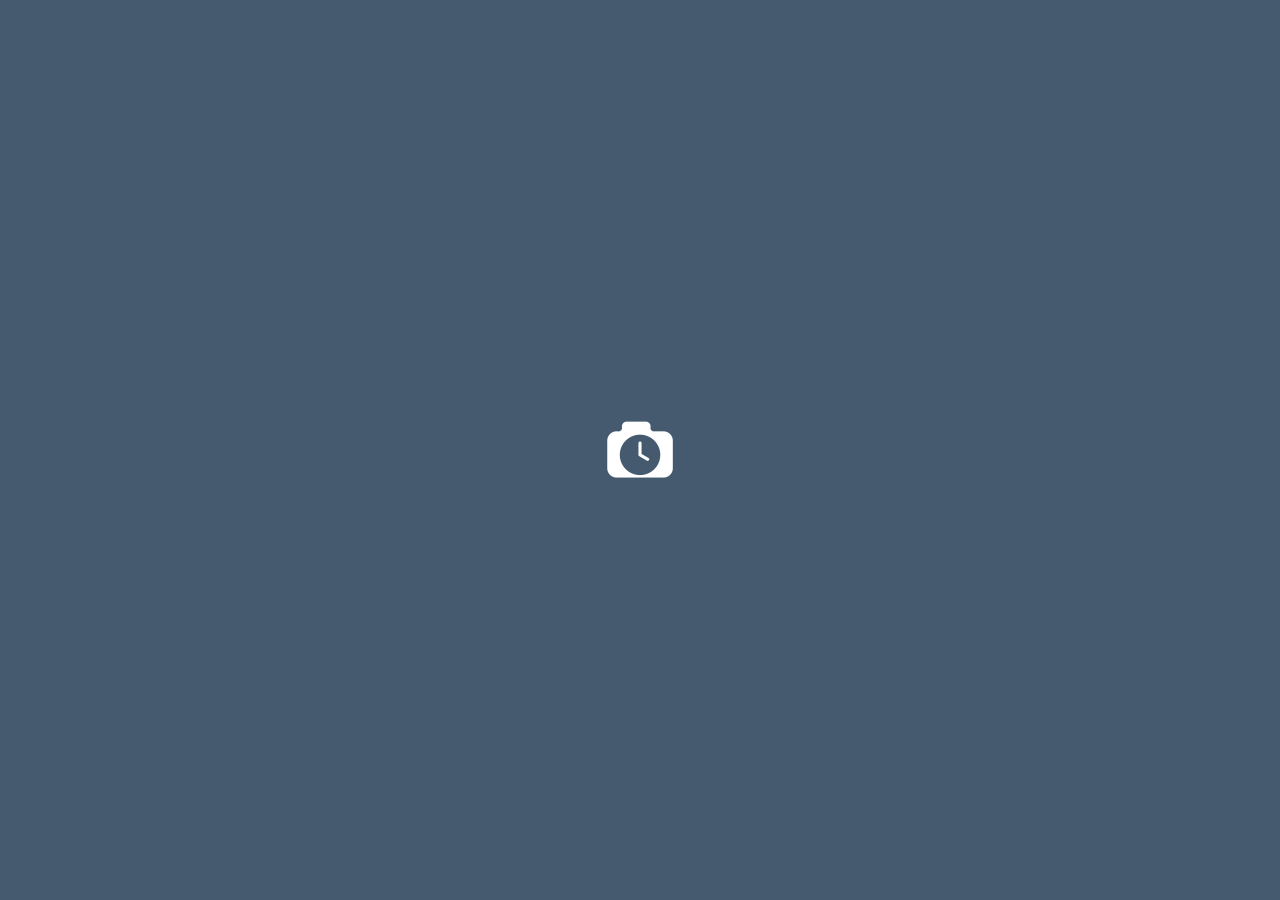
==== commit e7f195fd: "LagLab v2: Test-App Stand 10 in die normale App übernommen Co-Authored-By: Claude Opus 5.5 <noreply@" ====
--- a/app/index.html
+++ b/app/index.html
@@ -4,7 +4,7 @@
 <meta charset="utf-8">
 <meta name="viewport" content="width=device-width, initial-scale=1, viewport-fit=cover">
 <meta name="theme-color" content="#0b0d0f">
-<title>LagTime</title>
+<title>LagLab</title>
 <link rel="manifest" href="manifest.webmanifest">
 <link rel="icon" href="icon-192.png">
 <link rel="stylesheet" href="style.css">
@@ -16,7 +16,7 @@
 
 <div id="settings" class="hidden">
   <header class="bar">
-    <div class="mark"><span class="glyph"></span>Lag<b>Time</b></div>
+    <div class="mark"><span class="glyph"></span>Lag<b>Lab</b></div>
     <nav class="tabs"><button data-tab="live" class="on">Live</button><button data-tab="analyse">Analyse</button></nav>
     <div class="barR"><div class="meta" id="version"></div><button class="gear" data-ui aria-label="Einstellungen"><svg viewBox="0 0 24 24" fill="none" stroke="currentColor"><circle cx="12" cy="12" r="8.4" stroke-width="3.6" stroke-dasharray="3.2 3.4"/><circle cx="12" cy="12" r="6" stroke-width="3"/></svg></button></div>
   </header>
@@ -107,13 +107,15 @@
 <div id="analysis" class="hidden">
   <section id="aList">
     <header class="bar">
-      <div class="mark"><span class="glyph"></span>Lag<b>Time</b></div>
+      <div class="mark"><span class="glyph"></span>Lag<b>Lab</b></div>
       <nav class="tabs"><button data-tab="live">Live</button><button data-tab="analyse" class="on">Analyse</button></nav>
       <div class="barR"><button class="gear" data-ui aria-label="Einstellungen"><svg viewBox="0 0 24 24" fill="none" stroke="currentColor"><circle cx="12" cy="12" r="8.4" stroke-width="3.6" stroke-dasharray="3.2 3.4"/><circle cx="12" cy="12" r="6" stroke-width="3"/></svg></button></div>
     </header>
     <div class="filters">
+      <nav class="tabs" id="fKind"><button data-k="videos" class="on">Videos</button><button data-k="images">Bilder</button></nav>
       <button id="fStar" class="chip" aria-label="Nur mit Stern">★</button>
       <select id="fName" aria-label="Name"></select>
+      <select id="fProp" aria-label="Eigenschaft"></select>
     </div>
     <div id="aGrid"></div>
     <p id="aEmpty" class="hidden"></p>
@@ -121,22 +123,30 @@
 
   <section id="aPlayer" class="hidden">
     <header class="pbar">
-      <button id="pBack" class="nav">‹ Liste</button>
-      <div id="pTitle"></div>
-      <div class="clipNav">
-        <button id="pPrevClip" class="nav" aria-label="Vorheriges Video">‹</button>
-        <button id="pNextClip" class="nav" aria-label="Nächstes Video">›</button>
-      </div>
-      <input id="pName" list="pNames" placeholder="Name" autocomplete="off" enterkeyhint="done">
-      <datalist id="pNames"></datalist>
-      <button id="pStar" class="star" aria-label="Stern">☆</button>
-      <button id="pDown" class="tool">Herunterladen</button>
-      <button id="pDel" class="tool danger">Löschen</button>
+      <div class="pL">
+        <button id="pBack" class="nav">‹ Übersicht</button>
+        <div id="pTitle"></div>
+      </div>
+      <nav class="tabs" id="pKind"><button data-pk="video" class="on">Video</button><button data-pk="images">Bilder</button></nav>
+      <div class="pR">
+        <button id="pStar" class="star" aria-label="Stern">☆</button>
+        <input id="pName" list="pNames" placeholder="Name" autocomplete="off" enterkeyhint="done">
+        <input id="pProp" list="pProps" placeholder="Eigenschaft" autocomplete="off" enterkeyhint="done">
+        <datalist id="pNames"></datalist>
+        <datalist id="pProps"></datalist>
+        <button id="pDown" class="tool">Herunterladen</button>
+        <button id="pDel" class="tool danger">Löschen</button>
+      </div>
     </header>
     <div id="pMain">
-      <div id="pStage"><div id="pView"><canvas id="pOut"></canvas><canvas id="pDraw"></canvas></div><div id="pStill" class="hidden"></div></div>
+      <div id="pStage"><div id="pView"><canvas id="pOut"></canvas><canvas id="pDraw"></canvas></div><div id="pStill" class="hidden"></div><div id="pMsg" class="hidden"></div>
+        <div class="clipNav">
+          <button id="pPrevClip" class="navArrow" aria-label="Zurück">‹</button>
+          <button id="pNextClip" class="navArrow" aria-label="Weiter">›</button>
+        </div>
+      </div>
       <nav id="pTools">
-        <button class="tl on" data-tool="view"><svg viewBox="0 0 24 24"><circle cx="10.5" cy="10.5" r="6"/><path d="M15 15l5 5M8 10.5h5M10.5 8v5"/></svg><span>Ansehen</span></button>
+        <button class="tl on" data-tool="view"><svg viewBox="0 0 24 24"><circle cx="10.5" cy="10.5" r="6"/><path d="M15 15l5 5M8 10.5h5M10.5 8v5"/></svg><span>Zoom</span></button>
         <button class="tl" id="dZoom"><svg viewBox="0 0 24 24"><path d="M4 9V4h5M20 9V4h-5M4 15v5h5M20 15v5h-5"/></svg><span>1:1</span></button>
         <button class="tl" data-tool="free"><svg viewBox="0 0 24 24"><path d="M4 20l1-4L16 5l3 3L8 19z"/><path d="M14 7l3 3"/></svg><span>Stift</span></button>
         <button class="tl" data-tool="line"><svg viewBox="0 0 24 24"><path d="M5 19L19 5"/><circle cx="5" cy="19" r="1.8"/><circle cx="19" cy="5" r="1.8"/></svg><span>Linie</span></button>
@@ -147,6 +157,7 @@
         <button class="tl" id="dStrobe"><svg viewBox="0 0 24 24"><circle cx="5.5" cy="17" r="2.3" opacity=".45"/><circle cx="11" cy="11" r="2.3" opacity=".7"/><circle cx="17.5" cy="6.5" r="2.3"/></svg><span>Bildfolge</span></button>
         <button class="tl" id="dUndo"><svg viewBox="0 0 24 24"><path d="M9 14L4 9l5-5"/><path d="M4 9h10a6 6 0 0 1 0 12h-3"/></svg><span>Rückgängig</span></button>
         <button class="tl" id="dClear"><svg viewBox="0 0 24 24"><path d="M6 6l12 12M18 6L6 18"/></svg><span>Leeren</span></button>
+        <button class="tl" id="dSave"><svg viewBox="0 0 24 24"><path d="M5 4h11l3 3v13H5z"/><path d="M8 4v5h7V4M8 20v-6h8v6"/></svg><span>Speichern</span></button>
       </nav>
     </div>
     <div id="pRange" class="hidden">
@@ -163,8 +174,7 @@
       <button id="pPrev" class="ico" aria-label="Ein Bild zurück"><svg viewBox="0 0 24 24"><path d="M6 5h2v14H6zM19 5v14L9.5 12z"/></svg></button>
       <button id="pPlay" class="ico big" aria-label="Abspielen"><svg class="i-play" viewBox="0 0 24 24"><path d="M7 4.5v15L19.5 12z"/></svg><svg class="i-pause" viewBox="0 0 24 24"><path d="M6 4.5h4.2v15H6zM13.8 4.5H18v15h-4.2z"/></svg></button>
       <button id="pNext" class="ico" aria-label="Ein Bild vor"><svg viewBox="0 0 24 24"><path d="M16 5h2v14h-2zM5 5v14l9.5-7z"/></svg></button>
-      <div class="seekWrap"><div id="pBand" class="hidden"></div><div id="pSel" class="hidden"></div><i id="hA" class="hd a hidden"></i><i id="hB" class="hd b hidden"></i><input type="range" id="pSeek" min="0" max="0" step="1" value="0" aria-label="Position"></div>
-      <button id="pLoop" class="tool loop"><small>Schleife</small><b>Anfang</b></button>
+      <div class="seekWrap"><div id="pSel" class="hidden"></div><i id="hA" class="hd a hidden"></i><i id="hB" class="hd b hidden"></i><input type="range" id="pSeek" min="0" max="0" step="1" value="0" aria-label="Position"></div>
       <span id="pTime"></span>
       <div class="seg" id="pSpeed">
         <button data-v="1">1×</button>
--- a/app/style.css
+++ b/app/style.css
@@ -91,7 +91,7 @@
 }
 .tabs button.on { background: color-mix(in srgb, var(--fg) 14%, transparent); color: var(--fg); }
 .mark { display: flex; align-items: center; gap: 10px; font-size: 15px; letter-spacing: 0.22em; text-transform: uppercase; color: var(--mut); }
-.mark b { color: var(--fg); font-weight: 600; }
+.mark b { color: var(--fg); font-weight: 600; margin-left: 0.35em; }   /* LAG LAB mit Leerzeichen */
 .tag { margin-left: 6px; padding: 2px 8px; border-radius: 4px; background: #c2570c; color: #fff; font-size: 12px; font-weight: 600; letter-spacing: 0.16em; }
 .glyph { width: 14px; height: 14px; border: 2px solid var(--acc-text); border-radius: 50%; position: relative; }
 .glyph::after { content: ""; position: absolute; left: 50%; top: 1px; width: 2px; height: 5px; background: var(--acc); transform: translateX(-50%); }
@@ -329,7 +329,31 @@
   min-height: 48px; padding: 0 16px; border-radius: var(--r);
   border: 1px solid var(--line-2); font-size: 15px; font-weight: 600; color: var(--fg);
 }
-.clipNav { display: flex; gap: 6px; margin-right: auto; }
+/* Pfeile liegen oben links auf dem Bild, unter „Übersicht“. Sie gehören nicht zum gespeicherten Bild. */
+.clipNav { position: absolute; left: 12px; top: 12px; z-index: 3; display: flex; gap: 8px; }
+.navArrow {
+  width: 60px; height: 60px; border-radius: 12px; font-size: 34px; line-height: 1; color: #fff;
+  background: rgba(0, 0, 0, 0.45); border: 1px solid rgba(255, 255, 255, 0.25);
+}
+.navArrow:active { background: rgba(0, 0, 0, 0.65); }
+.navArrow:disabled { opacity: 0.3; }
+#pMsg {
+  position: absolute; left: 50%; bottom: 16px; transform: translateX(-50%); z-index: 3;
+  padding: 8px 16px; border-radius: 8px; background: rgba(0, 0, 0, 0.7); color: #fff;
+  font: 600 15px var(--sans); pointer-events: none;
+}
+#pProp { width: 170px; min-height: 44px; padding: 0 12px; border-radius: var(--r);
+  border: 1px solid var(--line-2); background: var(--surface); color: var(--fg); font: 16px var(--sans); }
+#pProp:focus { outline: none; border-color: var(--acc); }
+/* Übersicht: Videos oder Bilder, dazu Kacheln für Bilder */
+#fKind button { min-width: 96px; min-height: 36px; }
+.card .imgs {
+  position: absolute; left: 6px; bottom: 6px; padding: 2px 6px; border-radius: 4px;
+  background: rgba(0, 0, 0, 0.6); font: 12px var(--mono); color: #fff;
+}
+.card .prop { color: var(--mut); font-size: 14px; white-space: nowrap; overflow: hidden; text-overflow: ellipsis; }
+/* Bildfenster ohne Abspielleiste */
+#aPlayer.imgMode .pctl, #aPlayer.imgMode #pRange, #aPlayer.imgMode #dCut, #aPlayer.imgMode #dStrobe { display: none; }
 #pBack { min-height: 52px; padding: 0 22px; font-size: 17px; }
 .clipNav .nav { width: 48px; padding: 0; font-size: 26px; line-height: 1; }
 .nav:disabled { opacity: 0.3; }
@@ -379,9 +403,9 @@
 }
 .pbar { border-bottom: 1px solid var(--line); }
 .pctl { border-top: 1px solid var(--line); }
-#pTitle { flex: 0 1 auto; min-width: 0; white-space: nowrap; overflow: hidden; text-overflow: ellipsis; font-size: 15px; font-weight: 600; }
+#pTitle { flex: 1 1 0; min-width: 0; white-space: nowrap; overflow: hidden; text-overflow: ellipsis; font-size: 15px; font-weight: 600; }
 #pName {
-  width: 200px; min-height: 44px; padding: 0 12px; border-radius: var(--r);
+  width: 170px; min-height: 44px; padding: 0 12px; border-radius: var(--r);
   border: 1px solid var(--line-2); background: var(--surface); color: var(--fg); font: 16px var(--sans);
 }
 #pName:focus { outline: none; border-color: var(--acc); }
@@ -407,8 +431,8 @@
 .tl.on { background: var(--acc); color: var(--acc-ink); }
 .tl:active { filter: brightness(1.25); }
 .tl:disabled { opacity: 0.3; }
-/* Rückgängig und Leeren sitzen ganz unten, nah an der unteren Leiste */
-#dUndo { margin-top: auto; }
+/* Drei Gruppen: Werkzeuge, dann Rückgängig und Leeren, dann Speichern */
+#dUndo, #dSave { margin-top: 16px; }
 .tl .dot { width: 22px; height: 22px; border-radius: 50%; background: var(--c, #ffd21f); border: 2px solid rgba(255, 255, 255, 0.35); }
 .seekWrap { flex: 1; min-width: 120px; position: relative; display: flex; align-items: center; }
 #pBand {
@@ -506,20 +530,20 @@
 
 /* Filter in der Liste */
 .filters { flex: 0 0 auto; display: flex; gap: 10px; align-items: center; padding: 12px 0 0; }
-.chip, #fName {
+.chip, #fName, #fProp {
   min-height: 44px; padding: 0 14px; border-radius: 22px;
   border: 1px solid var(--line-2); background: var(--surface); color: var(--fg);
   font: 600 15px var(--sans);
 }
 .chip.on { background: var(--acc); border-color: var(--acc); color: var(--acc-ink); }
-#fName:disabled { opacity: 0.4; }
-#fName { max-width: 280px; text-overflow: ellipsis; }
+#fName:disabled, #fProp:disabled { opacity: 0.4; }
+#fName, #fProp { max-width: 240px; text-overflow: ellipsis; }
 #aEmpty { white-space: pre-line; }
 
 
 /* Bildfolge statt Videobild */
 #pStill {
-  position: absolute; left: 12px; top: 12px; padding: 6px 12px; border-radius: 8px;
+  position: absolute; left: 50%; top: 12px; transform: translateX(-50%); padding: 6px 12px; border-radius: 8px;
   background: rgba(0, 0, 0, 0.65); color: #fff; font: 600 14px var(--sans); pointer-events: none;
 }
 
@@ -558,5 +582,18 @@
   display: flex; align-items: center; justify-content: center;
   background: #455a6f; transition: opacity .45s ease;
 }
-#splash img { width: min(38vmin, 220px); height: auto; }
+/* Gleiche Größe wie der Startbildschirm von Chrome, damit das Symbol beim Übergang nicht springt */
+#splash img { width: 128px; height: 128px; }
 #splash.out { opacity: 0; pointer-events: none; }
+
+/* Umschaltung „Video | Bilder“ in der Kopfzeile des Fensters */
+#pKind button { min-width: 84px; min-height: 40px; padding: 0 14px; }
+#pKind button:disabled { opacity: 0.35; }
+#pName, #pProp { width: 150px; }
+/* Kopfzeile in drei Bereichen, „Video | Bilder“ steht genau in der Mitte */
+.pbar { display: grid; grid-template-columns: minmax(0, 1fr) auto minmax(0, 1fr); }
+.pL, .pR { display: flex; align-items: center; gap: 8px; min-width: 0; }
+.pR { justify-content: flex-end; }
+.pR #pName, .pR #pProp { width: 112px; min-width: 70px; flex: 0 1 auto; }
+.pR .tool { padding: 0 11px; font-size: 14px; }
+.tl { min-height: 46px; }
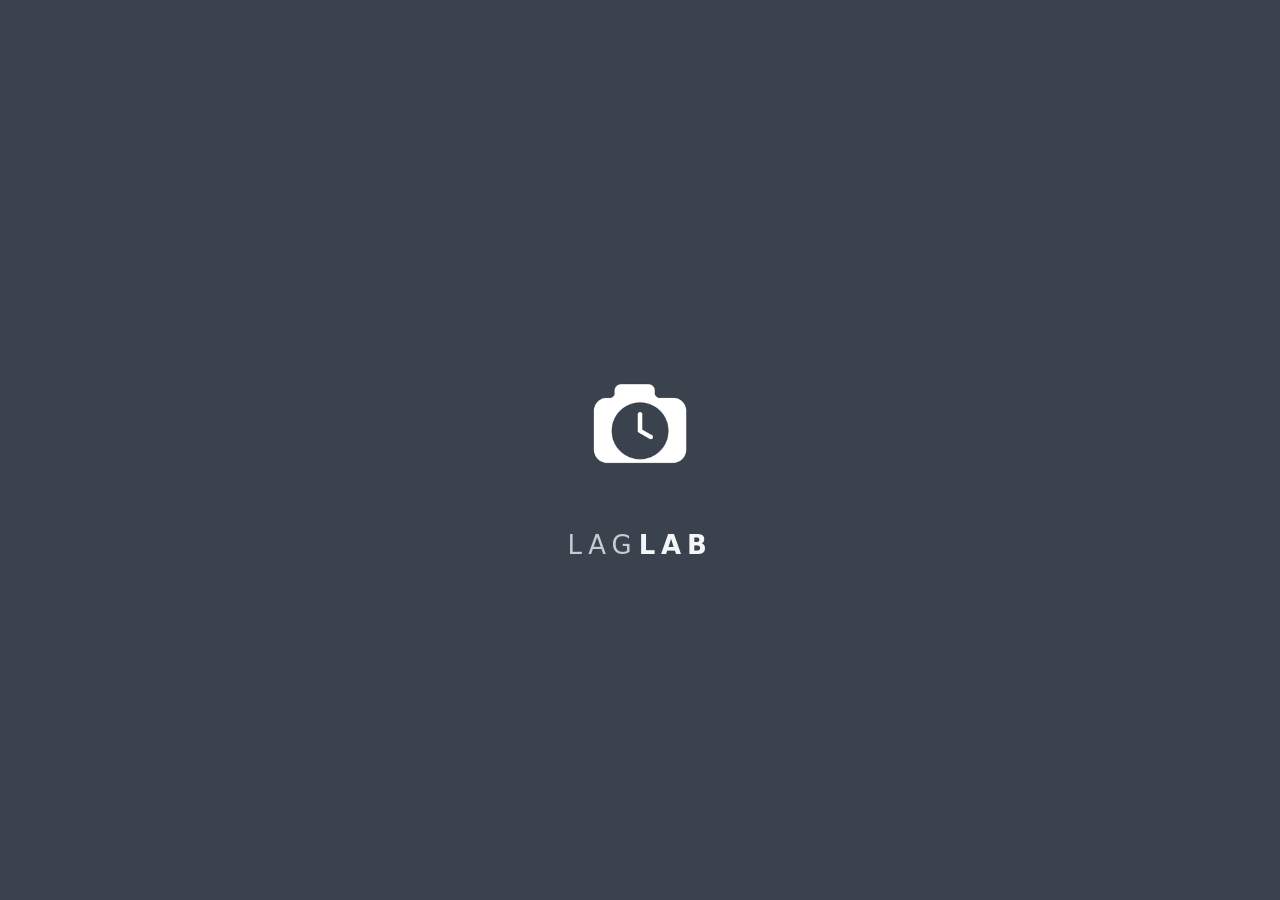
==== commit 7d5d888e: "LagLab v3: normale App gleich mit Test-App Stand 46, auch als Android-App Co-Authored-By: Claude Opu" ====
--- a/app/index.html
+++ b/app/index.html
@@ -11,8 +11,11 @@
 </head>
 <body>
 
-<!-- Eigener Startbildschirm, schließt nahtlos an den von Android an -->
-<div id="splash"><img src="icon-512.png" alt=""></div>
+<!-- Eigener Startbildschirm mit Symbol und Namen in der Schrift wie oben links -->
+<div id="splash"><img src="icon-512.png" alt=""><div class="splashName">Lag<b>Lab</b></div></div>
+
+<!-- Die ganze App. Mit „Fernseher angepasst“ liegt sie im eingestellten Rahmen, rundherum schwarz. -->
+<div id="app">
 
 <div id="settings" class="hidden">
   <header class="bar">
@@ -23,7 +26,7 @@
 
   <main class="left">
     <div id="pvWrap">
-      <video id="pv" autoplay muted playsinline></video>
+      <video id="pv" autoplay muted playsinline poster="[data-uri]"></video>
       <div class="thirds"></div>
       <i class="corner tl"></i><i class="corner tr"></i><i class="corner bl"></i><i class="corner br"></i>
       <div class="hud top"><span id="hudState" class="state"><span class="dot"></span><span id="hudStateTxt">Start</span></span><span id="hudCam"></span></div>
@@ -51,6 +54,7 @@
       <div class="seg" id="segFacing">
         <button data-v="environment">Rückseite</button>
         <button data-v="user">Vorderseite</button>
+        <button data-v="external">USB</button>
       </div>
     </div>
 
@@ -115,7 +119,7 @@
       <nav class="tabs" id="fKind"><button data-k="videos" class="on">Videos</button><button data-k="images">Bilder</button></nav>
       <button id="fStar" class="chip" aria-label="Nur mit Stern">★</button>
       <select id="fName" aria-label="Name"></select>
-      <select id="fProp" aria-label="Eigenschaft"></select>
+      <select id="fProp" aria-label="Stichwort"></select>
     </div>
     <div id="aGrid"></div>
     <p id="aEmpty" class="hidden"></p>
@@ -130,13 +134,12 @@
       <nav class="tabs" id="pKind"><button data-pk="video" class="on">Video</button><button data-pk="images">Bilder</button></nav>
       <div class="pR">
         <button id="pStar" class="star" aria-label="Stern">☆</button>
-        <input id="pName" list="pNames" placeholder="Name" autocomplete="off" enterkeyhint="done">
-        <input id="pProp" list="pProps" placeholder="Eigenschaft" autocomplete="off" enterkeyhint="done">
-        <datalist id="pNames"></datalist>
-        <datalist id="pProps"></datalist>
-        <button id="pDown" class="tool">Herunterladen</button>
+        <input id="pName" placeholder="Name" autocomplete="off" enterkeyhint="done">
+        <input id="pProp" placeholder="Stichwort" autocomplete="off" enterkeyhint="done">
+        <button id="pDown" class="tool icon" aria-label="Herunterladen" title="Herunterladen"><svg viewBox="0 0 24 24"><path d="M12 4v11M7 10l5 5 5-5M5 20h14"/></svg></button>
         <button id="pDel" class="tool danger">Löschen</button>
       </div>
+      <div id="pSuggest" class="hidden" role="listbox"></div>
     </header>
     <div id="pMain">
       <div id="pStage"><div id="pView"><canvas id="pOut"></canvas><canvas id="pDraw"></canvas></div><div id="pStill" class="hidden"></div><div id="pMsg" class="hidden"></div>
@@ -195,14 +198,38 @@
         <button class="sw custom" id="accCustom" aria-label="Farbe frei wählen"></button>
         <button class="sw saved" id="accSaved" aria-label="Eigene Farbe"></button>
       </div>
-      <div class="label"><span class="no">02</span>Modus</div>
-      <div class="seg" id="segTheme">
-        <button data-v="dark">Dunkel</button>
-        <button data-v="light">Hell</button>
-      </div>
-      <div class="label"><span class="no">03</span>Videos</div>
+      <div class="dlgPair">
+        <div>
+          <div class="label"><span class="no">02</span>Modus</div>
+          <div class="seg" id="segTheme">
+            <button data-v="dark">Dunkel</button>
+            <button data-v="mid">Mittel</button>
+            <button data-v="light">Hell</button>
+          </div>
+        </div>
+        <div>
+          <div class="label"><span class="no">03</span>Größe</div>
+          <div class="sizeRow">
+            <span class="vidText">klein</span>
+            <div class="sizeScale">
+              <input type="range" id="uiSize" min="0" max="3" step="1" value="0" aria-label="Größe der Bedienung">
+              <div class="sizeTicks"><i></i><i></i><i></i><i></i></div>
+            </div>
+            <span class="vidText">groß</span>
+          </div>
+        </div>
+      </div>
+      <div class="label"><span class="no">04</span>Bildschirm</div>
+      <div class="tvRow">
+        <div class="seg" id="segTv">
+          <button data-v="0">Normal</button>
+          <button data-v="1">Angepasst</button>
+        </div>
+        <button id="tvOpen" class="tool">Anpassen …</button>
+      </div>
+      <div class="label"><span class="no">05</span>Videos</div>
       <div class="vidGrid">
-        <span id="keepLabel" class="vidText">Ohne Stern löschen nach</span>
+        <span id="keepLabel" class="vidText">Videos ohne Stern und ohne Bild löschen nach</span>
         <div class="keepCtl">
           <button id="keepMinus" class="step xs" aria-label="Ein Tag weniger">−</button>
           <b id="keepDays"></b>
@@ -236,6 +263,54 @@
   </div>
 </div>
 
+</div>
+
+<!-- Prüfbild, um die Fläche für den Betrieb an den Zoom des Fernsehers anzupassen -->
+<div id="tvCal" class="hidden">
+  <div id="tvFrame">
+    <video id="tvVideo" autoplay muted playsinline poster="[data-uri]"></video>
+    <i class="tvc tl"></i><i class="tvc tr"></i><i class="tvc bl"></i><i class="tvc br"></i><i class="tvCross"></i>
+  </div>
+  <div id="tvCtl">
+    <h2>Bildschirm anpassen</h2>
+    <p class="vidText">Am Fernseher den Zoom einstellen. Dann den Rahmen verkleinern, bis auf dem Fernseher alle vier Ecken ganz zu sehen sind.</p>
+      <div class="tvCtlRow" data-k="w">
+        <span class="vidText">Breite</span>
+        <button class="step xs" data-d="-1" aria-label="Breite weniger">−</button>
+        <input type="range" aria-label="Breite">
+        <button class="step xs" data-d="1" aria-label="Breite mehr">+</button>
+        <b class="tvVal"></b>
+      </div>
+      <div class="tvCtlRow" data-k="h">
+        <span class="vidText">Höhe</span>
+        <button class="step xs" data-d="-1" aria-label="Höhe weniger">−</button>
+        <input type="range" aria-label="Höhe">
+        <button class="step xs" data-d="1" aria-label="Höhe mehr">+</button>
+        <b class="tvVal"></b>
+      </div>
+      <div class="tvCtlRow" data-k="x">
+        <span class="vidText">Links, rechts</span>
+        <button class="step xs" data-d="-1" aria-label="Links, rechts weniger">−</button>
+        <input type="range" aria-label="Links, rechts">
+        <button class="step xs" data-d="1" aria-label="Links, rechts mehr">+</button>
+        <b class="tvVal"></b>
+      </div>
+      <div class="tvCtlRow" data-k="y">
+        <span class="vidText">Oben, unten</span>
+        <button class="step xs" data-d="-1" aria-label="Oben, unten weniger">−</button>
+        <input type="range" aria-label="Oben, unten">
+        <button class="step xs" data-d="1" aria-label="Oben, unten mehr">+</button>
+        <b class="tvVal"></b>
+      </div>
+      <div class="tvBtns">
+        <button id="tvReset" class="tool">Zurücksetzen</button>
+        <button id="tvCancel" class="tool">Abbrechen</button>
+        <button id="tvDone" class="tool ok">Fertig</button>
+      </div>
+  </div>
+</div>
+
+<script src="native.js"></script>
 <script src="app.js"></script>
 <script src="analysis.js"></script>
 <script src="draw.js"></script>
--- a/app/style.css
+++ b/app/style.css
@@ -6,7 +6,7 @@
   --fg: #e9edf0;
   --mut: #7b858f;
   --dim: #78828c;
-  --acc: #4fbfb3;
+  --acc: #8fb9ad;
   --acc-ink: #04201d;
   --warn: #ffcc33;
   --bad: #ff5a5a;
@@ -39,6 +39,25 @@
   --acc-text: color-mix(in srgb, var(--acc) 55%, #000);
 }
 html[data-theme="light"] body { background: #f2f4f6; }
+/* Mittlerer Modus: graublau zwischen Hell und Dunkel, Schrift weiß. Der Betrieb bleibt dunkel. */
+html[data-theme="mid"] #settings,
+html[data-theme="mid"] #analysis,
+html[data-theme="mid"] #uiDlg {
+  --bg: #3a434d;
+  --surface: #46505b;
+  --line: #535e6a;
+  --line-2: #67737f;
+  --fg: #f4f6f8;
+  --mut: #c3cbd3;
+  --dim: #b4bdc6;
+  --grid: rgba(255, 255, 255, 0.03);
+  --tint: rgba(255, 255, 255, 0.04);
+  --card: #4b5561;
+  --card-line: #5d6874;
+  /* Akzentfarbe als Schrift heller, damit sie auf dem mittleren Grund lesbar bleibt */
+  --acc-text: color-mix(in srgb, var(--acc) 70%, #fff);
+}
+html[data-theme="mid"] body { background: #3a434d; }
 #settings, #analysis, #uiDlg { color: var(--fg); }
 * { box-sizing: border-box; }
 html, body {
@@ -56,7 +75,7 @@
 #settings {
   position: fixed; inset: 0;
   display: grid;
-  grid-template-columns: minmax(0, 1fr) clamp(360px, 32vw, 460px);
+  grid-template-columns: minmax(0, 1fr) clamp(360px, 32cqw, 460px);
   grid-template-rows: auto minmax(0, 1fr);
   gap: 18px 28px;
   padding: 18px 24px 20px;
@@ -91,7 +110,7 @@
 }
 .tabs button.on { background: color-mix(in srgb, var(--fg) 14%, transparent); color: var(--fg); }
 .mark { display: flex; align-items: center; gap: 10px; font-size: 15px; letter-spacing: 0.22em; text-transform: uppercase; color: var(--mut); }
-.mark b { color: var(--fg); font-weight: 600; margin-left: 0.35em; }   /* LAG LAB mit Leerzeichen */
+.mark b { color: var(--fg); font-weight: 600; margin-left: 0.06em; }   /* LAG und LAB nur durch einen schmalen Abstand getrennt */
 .tag { margin-left: 6px; padding: 2px 8px; border-radius: 4px; background: #c2570c; color: #fff; font-size: 12px; font-weight: 600; letter-spacing: 0.16em; }
 .glyph { width: 14px; height: 14px; border: 2px solid var(--acc-text); border-radius: 50%; position: relative; }
 .glyph::after { content: ""; position: absolute; left: 50%; top: 1px; width: 2px; height: 5px; background: var(--acc); transform: translateX(-50%); }
@@ -140,6 +159,9 @@
 .hud.top { top: 14px; }
 .hud.bottom { bottom: 14px; }
 .hud > span { background: rgba(5, 6, 7, 0.62); padding: 4px 8px; border-radius: 4px; }
+/* Einträge brechen nie in sich um. Reicht die Breite nicht, rutscht ein ganzer Eintrag in die nächste Zeile. */
+.hud > span { white-space: nowrap; }
+.hud.bottom { flex-wrap: wrap; gap: 6px; }
 .state { display: inline-flex; align-items: center; gap: 8px; text-transform: uppercase; }
 .dot { width: 8px; height: 8px; border-radius: 50%; background: var(--dim); }
 .state.ok .dot { background: var(--acc); box-shadow: 0 0 0 3px color-mix(in srgb, var(--acc) 22%, transparent); animation: pulse 2s ease-in-out infinite; }
@@ -277,7 +299,7 @@
 #run { position: fixed; inset: 0; background: #000; touch-action: none; }
 #stage {
   position: absolute; left: 50%; top: 50%;
-  width: min(100vw, calc(100vh * 16 / 9)); aspect-ratio: 16 / 9;
+  width: min(100cqw, calc(100cqh * 16 / 9)); aspect-ratio: 16 / 9;
   transform: translate(-50%, -50%);
   container-type: size;
 }
@@ -285,14 +307,14 @@
 #badge {
   position: absolute; top: 3cqh; right: 2.5cqw;
   color: #fff;
-  font: 700 6cqh/1.1 var(--sans); font-variant-numeric: tabular-nums; letter-spacing: -0.01em;
+  font: 400 4.5cqh/1.1 var(--sans); font-variant-numeric: tabular-nums; letter-spacing: -0.01em;
   /* kein Hintergrund, nur ein weicher Schatten für helle Bildstellen */
   text-shadow: 0 0 0.6cqh rgba(0, 0, 0, 0.8), 0 0.2cqh 0.4cqh rgba(0, 0, 0, 0.6);
 }
 #badge.warn { color: var(--warn); }
 #badge.bad { color: var(--bad); }
 #badge:empty { display: none; }
-#ring { position: fixed; width: 132px; height: 132px; pointer-events: none; transform: translate(-50%, -50%) rotate(-90deg); }
+#ring { position: fixed; width: 104px; height: 104px; pointer-events: none; transform: translate(-50%, -50%) rotate(-90deg); }
 #ring circle { fill: none; stroke-width: 5; }
 #ring .track { fill: rgba(0, 0, 0, 0.45); stroke: rgba(255, 255, 255, 0.2); }
 #ring .prog { stroke: var(--acc); stroke-linecap: round; stroke-dasharray: 314.2; stroke-dashoffset: 314.2; }
@@ -301,10 +323,15 @@
 /* Speicherknopf, gestaltet wie der Kreis zum Zurückkehren. Der graue Ring ist immer sichtbar, innen durchsichtig.
    Beim Halten wird er innen getönt und der Ring füllt sich in der Akzentfarbe.
    Ein Viertel der Fläche des Zurück-Kreises, der Rand vergrößert die Fläche zum Treffen. */
+/* Klein im Ruhezustand. Beim Drücken wächst er auf die Größe des Kreises beim Verlassen, beim Loslassen schrumpft er. */
 #saveBtn {
-  position: absolute; left: 1.5cqw; bottom: 2.5cqh;
-  width: 13.2cqh; height: 13.2cqh; padding: 2.2cqh; touch-action: none;
-}
+  position: absolute; left: 6cqh; bottom: 6cqh;
+  width: 5.25cqh; height: 5.25cqh; padding: 0.9cqh; touch-action: none;
+  transform-origin: 50% 50%; transition: transform .15s ease;
+}
+#saveBtn.go { transform: scale(4.2); }
+/* Größere Tippfläche als der sichtbare Kreis */
+#saveBtn::before { content: ""; position: absolute; inset: -2.5cqh; border-radius: 50%; }
 #saveBtn svg { display: block; width: 100%; height: 100%; transform: rotate(-90deg); }
 #saveBtn circle { fill: none; stroke-width: 7; }
 #saveBtn .track { fill: transparent; stroke: rgba(255, 255, 255, 0.35); transition: fill .15s; }
@@ -313,12 +340,17 @@
 #saveBtn.go .prog { transition: stroke-dashoffset 1s linear; stroke-dashoffset: 0; }
 #saveBtn.done .prog { stroke-dashoffset: 0; }
 #toast {
-  position: absolute; left: calc(1.5cqw + 14cqh); bottom: 5.5cqh;
+  position: absolute; left: 13cqh; bottom: 5.9cqh;
   padding: 0.8cqh 1.8cqh; border-radius: 1.2cqh;
   background: rgba(0, 0, 0, 0.6); color: #fff;
-  font: 600 4.5cqh/1.2 var(--sans);
+  font: 400 3.2cqh/1.2 var(--sans);
 }
 #toast.bad { color: var(--warn); }
+/* Nach dem Speichern 5 Sekunden grau. Ein Tippen öffnet dann das Video. */
+#saveBtn.recent .track { fill: rgba(128, 128, 128, 0.55); stroke: rgba(200, 200, 200, 0.6); }
+#saveBtn.recent .prog { stroke: rgba(200, 200, 200, 0.6); stroke-dashoffset: 0; }
+/* Videoseite aus dem Betrieb ohne Pfeile zu anderen Videos */
+#aPlayer.review .clipNav { display: none; }
 
 /* ---------- Analyse ---------- */
 
@@ -432,7 +464,7 @@
 .tl:active { filter: brightness(1.25); }
 .tl:disabled { opacity: 0.3; }
 /* Drei Gruppen: Werkzeuge, dann Rückgängig und Leeren, dann Speichern */
-#dUndo, #dSave { margin-top: 16px; }
+#dUndo, #dSave { margin-top: var(--grp, 16px); }
 .tl .dot { width: 22px; height: 22px; border-radius: 50%; background: var(--c, #ffd21f); border: 2px solid rgba(255, 255, 255, 0.35); }
 .seekWrap { flex: 1; min-width: 120px; position: relative; display: flex; align-items: center; }
 #pBand {
@@ -475,7 +507,7 @@
   background: rgba(0, 0, 0, 0.5);
 }
 .dlg {
-  width: min(460px, 92vw); padding: 20px 22px 18px;
+  width: min(510px, 92cqw); padding: 20px 22px 18px;
   display: flex; flex-direction: column; gap: 14px;
   background: var(--surface); color: var(--fg);
   border: 1px solid var(--line-2); border-radius: 14px;
@@ -579,11 +611,14 @@
 /* Startbildschirm in der Farbe des Symbols. Er blendet aus, sobald die App bereit ist, frühestens nach SPLASH_MS. */
 #splash {
   position: fixed; inset: 0; z-index: 100;
-  display: flex; align-items: center; justify-content: center;
-  background: #455a6f; transition: opacity .45s ease;
-}
-/* Gleiche Größe wie der Startbildschirm von Chrome, damit das Symbol beim Übergang nicht springt */
-#splash img { width: 128px; height: 128px; }
+  display: flex; flex-direction: column; align-items: center; justify-content: center; gap: 22px;
+  background: #3a434d; transition: opacity .45s ease;
+}
+#splash img { width: 168px; height: 168px; }
+/* Name wie oben links, nur größer. Farben wie im Modus Mittel. */
+.splashName { display: flex; align-items: center; font: 26px var(--sans); letter-spacing: 0.22em; text-transform: uppercase; color: #c3cbd3; }
+.splashName b { color: #f4f6f8; font-weight: 600; margin-left: 0.06em; }
+.splashName .tag { margin-left: 12px; font-size: 15px; padding: 3px 10px; }
 #splash.out { opacity: 0; pointer-events: none; }
 
 /* Umschaltung „Video | Bilder“ in der Kopfzeile des Fensters */
@@ -594,6 +629,178 @@
 .pbar { display: grid; grid-template-columns: minmax(0, 1fr) auto minmax(0, 1fr); }
 .pL, .pR { display: flex; align-items: center; gap: 8px; min-width: 0; }
 .pR { justify-content: flex-end; }
-.pR #pName, .pR #pProp { width: 112px; min-width: 70px; flex: 0 1 auto; }
+.pR #pName, .pR #pProp { width: 160px; min-width: 120px; flex: 0 1 auto; }
+/* Herunterladen als Symbol, damit Name und Stichwort Platz haben */
+.pR .tool.icon { width: 48px; padding: 0; display: grid; place-items: center; }
+.pR .tool.icon svg { width: 24px; height: 24px; fill: none; stroke: currentColor; stroke-width: 2; stroke-linecap: round; stroke-linejoin: round; }
 .pR .tool { padding: 0 11px; font-size: 14px; }
 .tl { min-height: 46px; }
+
+/* ---------- Größe der Bedienung ----------
+   Drei Stufen aus den Einstellungen. Vergrößert werden nur Bedienteile, nicht Bild- und Zeichenflächen
+   und nicht der Betrieb für den Fernseher. Spalten, die das Elternelement festlegt, wachsen mit. */
+:root { --z: 1; }
+html[data-size="1"] { --z: 1.1667; }
+html[data-size="2"] { --z: 1.3333; }
+html[data-size="3"] { --z: 1.5; }
+.bar, .filters, .delay, #panel, .dlg, #aGrid, #aEmpty, .pbar, .pctl, #pRange, #pTools,
+.clipNav, #pMsg, #pStill, #camMsg, .hud { zoom: var(--z); }
+#settings { grid-template-columns: minmax(0, 1fr) calc(clamp(360px, 32cqw, 460px) * var(--z)); }
+/* Ab „Groß“ stehen Belichtung und Fokus nebeneinander, sonst reicht die Höhe nicht */
+html.big #panel {
+  display: grid; grid-template-columns: minmax(0, 1fr) minmax(0, 1fr); gap: 10px 16px; align-content: start;
+}
+html.big #panel > :not(#expGrp):not(#focusGrp) { grid-column: 1 / -1; }
+html.big #panel .row { gap: 10px; }
+/* Start bleibt immer sichtbar, auch wenn die Spalte rollen muss */
+#panel .actions { position: sticky; bottom: 0; z-index: 1; background: var(--bg); }
+/* Farbkreise wachsen mit der Stufe nicht über ihre normale Größe hinaus, sonst wird das Fenster zu hoch */
+.swatches { grid-template-columns: repeat(6, minmax(0, calc(64px / var(--z)))); justify-content: space-between; }
+.dlg { max-height: calc((100cqh - 16px) / var(--z)); overflow-y: auto; }
+/* Ab „Groß“: Name und Stichwort in einer zweiten Zeile rechts, unter Stern, Herunterladen und Löschen */
+html.big .pR { flex-wrap: wrap; row-gap: 6px; }
+html.big .pR::after { content: ""; flex-basis: 100%; order: 5; }
+html.big .pR #pName,
+html.big .pR #pProp { order: 10; width: 150px; min-width: 0; }
+/* Ab „Groß“: Werkzeuge in zwei Spalten. Rückgängig und Speichern beginnen jeweils eine neue Reihe. */
+html.big #pTools {
+  flex-basis: 178px; display: grid; grid-template-columns: repeat(2, minmax(0, 1fr)); align-content: start;
+}
+html.big #dUndo,
+html.big #dSave { grid-column-start: 1; }
+/* In Spalten steht Leeren neben Rückgängig und braucht denselben Abstand nach oben */
+html.big #dClear { margin-top: var(--grp, 16px); }
+/* Beim Schneiden und bei der Bildfolge kommt unten eine Leiste dazu, dann werden die Werkzeuge flacher */
+#aPlayer:has(#pRange:not(.hidden)) .tl { min-height: 40px; }
+#pTools { scrollbar-width: none; }
+/* Die Anzeigen im Kamerabild sind keine Bedienung und wachsen nur wenig mit, damit das Bild frei bleibt */
+.hud { zoom: min(var(--z), 1.15); }
+
+/* Vorschläge unter Name und Stichwort, hell wie eine übliche Auswahlliste */
+.pbar { position: relative; z-index: 4; }
+#pSuggest {
+  position: absolute; max-width: 320px; max-height: 360px; overflow-y: auto; z-index: 5;
+  background: #fff; color: #111; border-radius: 10px; padding: 4px 0;
+  box-shadow: 0 10px 30px rgba(0, 0, 0, 0.45);
+}
+#pSuggest button {
+  display: block; width: 100%; min-height: 44px; padding: 0 16px; text-align: left;
+  font: 16px var(--sans); color: #111; white-space: nowrap; overflow: hidden; text-overflow: ellipsis;
+}
+#pSuggest button:active { background: #e6e9ec; }
+
+/* Bei 150 % werden Werkzeuge und Abstände etwas flacher, sonst reicht die Höhe nicht */
+html[data-size="3"] .tl { min-height: 42px; }
+html[data-size="3"] #pTools { --grp: 8px; }
+html[data-size="3"] #aPlayer:has(#pRange:not(.hidden)) .tl { min-height: 34px; }
+html[data-size="3"] .sv { aspect-ratio: 16 / 8; }
+
+/* Regler für die Größe mit vier Rastpunkten */
+.sizeRow { display: flex; align-items: center; gap: 14px; }
+.sizeScale { flex: 1; position: relative; }
+.sizeTicks { position: absolute; left: 13px; right: 13px; top: 50%; height: 0; display: flex; justify-content: space-between; pointer-events: none; }
+.sizeTicks i { width: 6px; height: 6px; margin: 8px -3px 0; border-radius: 50%; background: var(--line-2); }
+html[data-size="3"] #panel { gap: 6px 16px; }
+html[data-size="3"] #panel .grp { padding-bottom: 6px; }
+/* Start sitzt in jeder Größe ganz unten in der Spalte */
+html.big #panel { grid-template-rows: auto auto auto 1fr; align-content: stretch; }
+html.big #panel .actions { align-self: end; }
+
+/* ---------- Fernseher anpassen ---------- */
+.tvRow { display: flex; gap: 10px; align-items: center; }
+.tvRow .seg { flex: 1; }
+.tvRow .tool { min-height: 56px; }
+#tvCal { position: fixed; inset: 0; z-index: 30; background: #000; color: #e9edf0; touch-action: none; }
+#tvFrame {
+  position: absolute; transform: translate(-50%, -50%); overflow: hidden;
+  outline: 3px solid #fff; outline-offset: -3px;
+  background:
+    linear-gradient(90deg, rgba(255, 255, 255, 0.12) 1px, transparent 1px) 0 0 / 10% 10%,
+    linear-gradient(rgba(255, 255, 255, 0.12) 1px, transparent 1px) 0 0 / 10% 10%, #1b2026;
+}
+#tvVideo { display: block; width: 100%; height: 100%; object-fit: fill; opacity: 0.6; }
+.tvc { position: absolute; width: 9vh; height: 9vh; border: 1.4vh solid var(--acc); }
+.tvc.tl { left: 0; top: 0; border-right: 0; border-bottom: 0; }
+.tvc.tr { right: 0; top: 0; border-left: 0; border-bottom: 0; }
+.tvc.bl { left: 0; bottom: 0; border-right: 0; border-top: 0; }
+.tvc.br { right: 0; bottom: 0; border-left: 0; border-top: 0; }
+.tvCross {
+  position: absolute; left: 50%; top: 50%; width: 8vh; height: 8vh; transform: translate(-50%, -50%);
+  background: linear-gradient(#fff, #fff) center / 3px 100% no-repeat, linear-gradient(#fff, #fff) center / 100% 3px no-repeat;
+}
+#tvCtl {
+  position: absolute; left: 50%; top: 50%; transform: translate(-50%, -50%); zoom: var(--z);
+  width: 500px; max-width: 92vw; padding: 18px 20px; border-radius: 14px;
+  display: flex; flex-direction: column; gap: 10px;
+  background: rgba(20, 24, 28, 0.9); border: 1px solid #2f363e;
+}
+#tvCtl h2 { margin: 0; font-size: 18px; font-weight: 650; }
+#tvCtl p { margin: 0 0 4px; line-height: 1.4; }
+.tvCtlRow { display: grid; grid-template-columns: 112px 40px minmax(0, 1fr) 40px 64px; align-items: center; gap: 8px; }
+.tvVal { font: 15px var(--mono); text-align: right; font-variant-numeric: tabular-nums; }
+.tvBtns { display: flex; gap: 10px; justify-content: flex-end; margin-top: 4px; }
+.tvBtns .tool { min-width: 120px; min-height: 48px; }
+
+/* Modus und Größe stehen normal untereinander, ab Stufe 2 nebeneinander, damit das Fenster nicht rollen muss */
+.dlgPair, .dlgPair > div { display: contents; }
+html[data-size="2"] .dlgPair, html[data-size="3"] .dlgPair { display: grid; grid-template-columns: minmax(0, 1fr) minmax(0, 1fr); gap: 18px; }
+html[data-size="2"] .dlgPair > div, html[data-size="3"] .dlgPair > div { display: flex; flex-direction: column; gap: 14px; }
+
+/* ---------- Rahmen der ganzen App ----------
+   #app ist Bezugsfläche für alle fest positionierten Seiten und für die Maßeinheiten cqw und cqh.
+   Bei „Normal“ füllt sie den Bildschirm. Bei „Angepasst“ setzt applyTv Lage und Größe. */
+#app { position: fixed; inset: 0; contain: layout paint; container-type: size; container-name: app; overflow: hidden; background: var(--bg); }
+html.tvfit, html.tvfit body { background: #000; }
+html.tvfit #app { inset: auto; transform: translate(-50%, -50%); }
+/* Im Betrieb füllt das Video bei „Angepasst“ den ganzen Rahmen */
+html.tvfit #stage { left: 0; top: 0; width: 100%; height: 100%; aspect-ratio: auto; transform: none; }
+html.tvfit #out { object-fit: fill; }
+
+/* ---------- Niedriger Rahmen ----------
+   Bei „Fernseher angepasst“ ist die App weniger hoch als das Tablet. Dann rückt alles enger zusammen,
+   Belichtung und Fokus stehen nebeneinander, Modus und Größe ebenso. */
+@container app (max-height: 760px) {
+  #panel { display: grid; grid-template-columns: minmax(0, 1fr) minmax(0, 1fr); grid-template-rows: auto auto auto 1fr; gap: 6px 16px; align-content: stretch; }
+  #panel > :not(#expGrp):not(#focusGrp) { grid-column: 1 / -1; }
+  #panel .row { gap: 10px; min-height: 44px; }
+  #panel .actions { align-self: end; }
+  #panel .grp { padding-bottom: 6px; }
+  #panel .label { margin-bottom: 6px; }
+  #panel .seg button { min-height: 42px; }
+  .dlgPair { display: grid; grid-template-columns: minmax(0, 1fr) minmax(0, 1fr); gap: 18px; }
+  .dlgPair > div { display: flex; flex-direction: column; gap: 10px; }
+  #uiMain, #uiPick { gap: 10px; }
+  .dlg { padding-top: 14px; padding-bottom: 14px; }
+  .sv { aspect-ratio: 16 / 7; }
+}
+@container app (max-height: 760px) {
+  html[data-size="3"] #panel .row { min-height: 36px; }
+  html[data-size="3"] #panel .seg button { min-height: 36px; }
+  html[data-size="3"] #panel .grp { padding-bottom: 4px; }
+  html[data-size="3"] #panel .label { margin-bottom: 4px; }
+  html[data-size="3"] #uiMain, html[data-size="3"] #uiPick { gap: 7px; }
+  html[data-size="3"] .dlg .seg button, html[data-size="3"] .tvRow .tool { min-height: 40px; }
+  html[data-size="3"] .dlg .label { margin-top: 2px; }
+  html[data-size="3"] .sv { aspect-ratio: 16 / 6; }
+}
+/* Werkzeuge im niedrigen Rahmen: zwei Spalten, bei 150 % drei */
+@container app (max-height: 760px) {
+  #pTools { flex-basis: 178px; display: grid; grid-template-columns: repeat(2, minmax(0, 1fr)); align-content: start; --grp: 8px; }
+  #dUndo, #dSave { grid-column-start: 1; }
+  #dClear { margin-top: var(--grp, 16px); }
+  html[data-size="2"] .tl { min-height: 42px; }
+  html[data-size="3"] #pTools { flex-basis: 260px; grid-template-columns: repeat(3, minmax(0, 1fr)); }
+  html[data-size="3"] .tl { min-height: 40px; }
+}
+@container app (max-height: 760px) {
+  html[data-size="2"] #pTools, html[data-size="3"] #pTools { flex-basis: 250px; grid-template-columns: repeat(3, minmax(0, 1fr)); gap: 2px; padding: 4px; }
+  html[data-size="2"] .tl, html[data-size="3"] .tl,
+  html[data-size="2"] #aPlayer:has(#pRange:not(.hidden)) .tl, html[data-size="3"] #aPlayer:has(#pRange:not(.hidden)) .tl { min-height: 36px; gap: 0; }
+  html[data-size="2"] .tl svg, html[data-size="3"] .tl svg { width: 22px; height: 22px; }
+  html[data-size="2"] #pTools, html[data-size="3"] #pTools { --grp: 4px; }
+}
+@container app (max-height: 760px) {
+  html[data-size="3"] #aPlayer:has(#pRange:not(.hidden)) .tl span { display: none; }
+}
+/* Ab „Groß“ teilen sich Name und Stichwort die zweite Zeile, auch wenn der Platz knapp ist */
+html.big .pR #pName, html.big .pR #pProp { flex: 0 1 calc(50% - 4px); width: auto; max-width: 180px; }
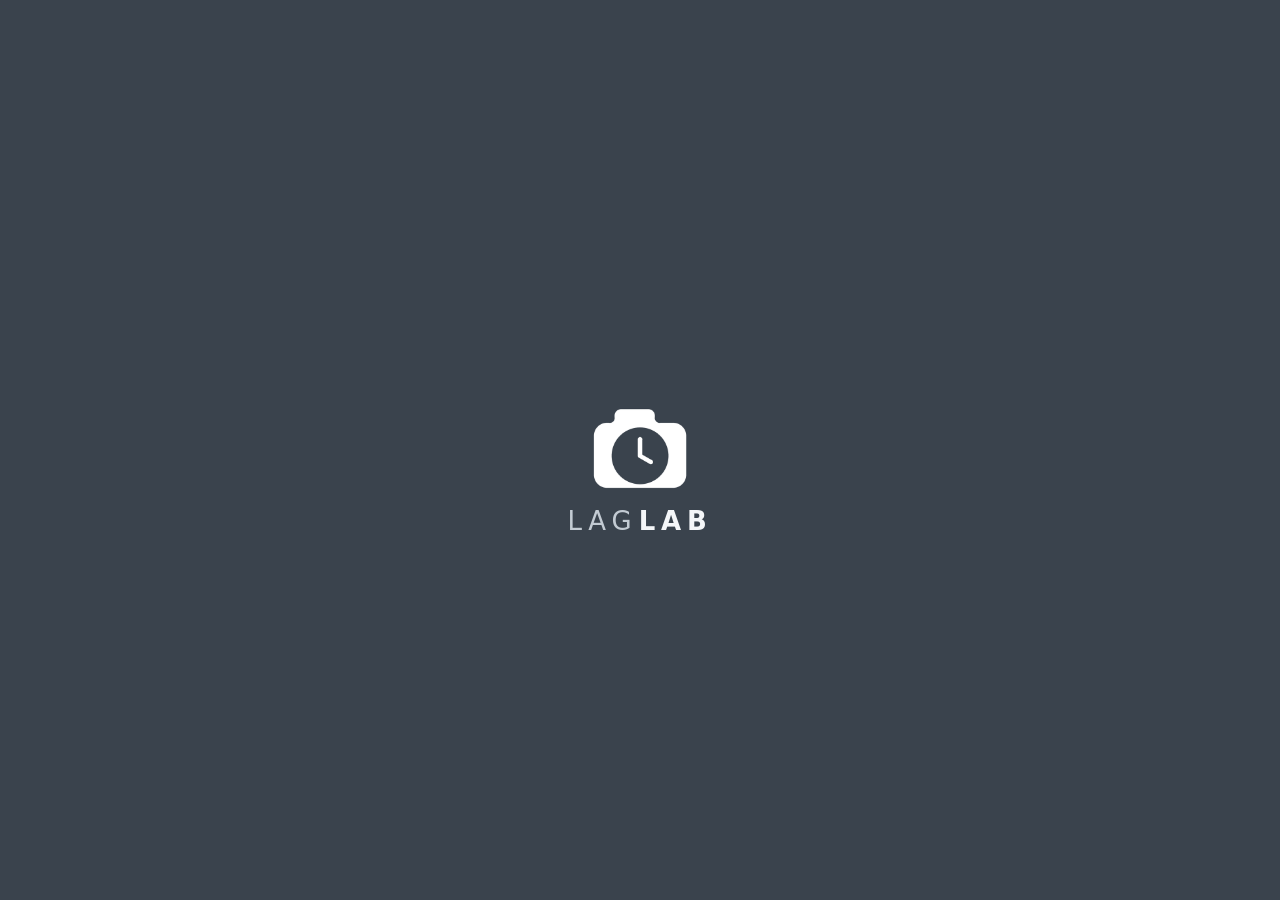
==== commit 203174a9: "LagLab v3.3: normale App gleich mit Test-App Stand 50, mit Zeitlupe Co-Authored-By: Claude Opus 5.5 " ====
--- a/app/index.html
+++ b/app/index.html
@@ -102,6 +102,8 @@
   <div id="stage">
     <canvas id="out"></canvas>
     <div id="badge"></div>
+    <div id="slowTag" class="hidden"><svg viewBox="0 0 24 24"><circle cx="12" cy="12" r="9.5"/><path d="M12 12V6.4M12 12l4.3 2.5"/></svg><span></span></div>
+    <button id="slowBtn" aria-label="Zeitlupe"><svg viewBox="0 0 120 120"><circle class="track" cx="60" cy="60" r="50"/><path class="hands" d="M60 60V31M60 60l19 11"/></svg></button>
     <button id="saveBtn" aria-label="Video speichern"><svg viewBox="0 0 120 120"><circle class="track" cx="60" cy="60" r="50"/><circle class="prog" cx="60" cy="60" r="50"/></svg></button>
     <div id="toast" class="hidden"></div>
   </div>
@@ -219,15 +221,27 @@
           </div>
         </div>
       </div>
-      <div class="label"><span class="no">04</span>Bildschirm</div>
-      <div class="tvRow">
-        <div class="seg" id="segTv">
-          <button data-v="0">Normal</button>
-          <button data-v="1">Angepasst</button>
-        </div>
-        <button id="tvOpen" class="tool">Anpassen …</button>
-      </div>
-      <div class="label"><span class="no">05</span>Videos</div>
+      <div class="dlgRow">
+        <div>
+          <div class="label"><span class="no">04</span>Bildschirm</div>
+          <div class="tvRow">
+            <div class="seg" id="segTv">
+              <button data-v="0">Normal</button>
+              <button data-v="1">Angepasst</button>
+            </div>
+            <button id="tvOpen" class="tool">Anpassen …</button>
+          </div>
+        </div>
+        <div>
+          <div class="label"><span class="no">05</span>Zeitlupe</div>
+          <div class="seg" id="segSlow">
+            <button data-v="0.5">½</button>
+            <button data-v="0.25">¼</button>
+            <button data-v="0.125">⅛</button>
+          </div>
+        </div>
+      </div>
+      <div class="label"><span class="no">06</span>Videos</div>
       <div class="vidGrid">
         <span id="keepLabel" class="vidText">Videos ohne Stern und ohne Bild löschen nach</span>
         <div class="keepCtl">
--- a/app/style.css
+++ b/app/style.css
@@ -325,7 +325,7 @@
    Ein Viertel der Fläche des Zurück-Kreises, der Rand vergrößert die Fläche zum Treffen. */
 /* Klein im Ruhezustand. Beim Drücken wächst er auf die Größe des Kreises beim Verlassen, beim Loslassen schrumpft er. */
 #saveBtn {
-  position: absolute; left: 6cqh; bottom: 6cqh;
+  position: absolute; right: 6cqh; bottom: 6cqh;   /* unten rechts, dort liegt der Daumen beim Halten des Tablets */
   width: 5.25cqh; height: 5.25cqh; padding: 0.9cqh; touch-action: none;
   transform-origin: 50% 50%; transition: transform .15s ease;
 }
@@ -339,8 +339,30 @@
 #saveBtn .prog { stroke: var(--acc); stroke-linecap: round; stroke-dasharray: 314.2; stroke-dashoffset: 314.2; }
 #saveBtn.go .prog { transition: stroke-dashoffset 1s linear; stroke-dashoffset: 0; }
 #saveBtn.done .prog { stroke-dashoffset: 0; }
+/* Zeitlupe unten links, gegenüber dem Speicherknopf. Im Kreis die Uhrzeiger aus dem Symbol. */
+#slowBtn {
+  position: absolute; left: 6cqh; bottom: 6cqh;
+  width: 5.25cqh; height: 5.25cqh; padding: 0.9cqh; touch-action: none;
+}
+#slowBtn::before { content: ""; position: absolute; inset: -2.5cqh; border-radius: 50%; }
+#slowBtn svg { display: block; width: 100%; height: 100%; }
+#slowBtn .track { fill: transparent; stroke: rgba(255, 255, 255, 0.35); stroke-width: 7; transition: fill .15s; }
+#slowBtn .hands { fill: none; stroke: rgba(255, 255, 255, 0.85); stroke-width: 9; stroke-linecap: round; }
+#slowBtn.on .track { fill: rgba(0, 0, 0, 0.45); stroke: var(--acc); }
+#slowBtn.on .hands { stroke: var(--acc); }
+/* Während der Zeitlupe unter den Sekunden: Uhr und Geschwindigkeit */
+#slowTag {
+  position: absolute; top: 8.4cqh; right: 2.5cqw;
+  display: flex; align-items: center; gap: 0.8cqh;
+  color: #fff; font: 400 3.4cqh/1 var(--sans);
+  text-shadow: 0 0 0.6cqh rgba(0, 0, 0, 0.8), 0 0.2cqh 0.4cqh rgba(0, 0, 0, 0.6);
+}
+#slowTag svg {
+  width: 3.2cqh; height: 3.2cqh; fill: none; stroke: currentColor; stroke-width: 2.2; stroke-linecap: round;
+  filter: drop-shadow(0 0 0.3cqh rgba(0, 0, 0, 0.8));
+}
 #toast {
-  position: absolute; left: 13cqh; bottom: 5.9cqh;
+  position: absolute; right: 13cqh; bottom: 5.9cqh;   /* links neben dem Speicherknopf */
   padding: 0.8cqh 1.8cqh; border-radius: 1.2cqh;
   background: rgba(0, 0, 0, 0.6); color: #fff;
   font: 400 3.2cqh/1.2 var(--sans);
@@ -611,12 +633,13 @@
 /* Startbildschirm in der Farbe des Symbols. Er blendet aus, sobald die App bereit ist, frühestens nach SPLASH_MS. */
 #splash {
   position: fixed; inset: 0; z-index: 100;
-  display: flex; flex-direction: column; align-items: center; justify-content: center; gap: 22px;
+  display: flex; flex-direction: column; align-items: center; justify-content: center;
   background: #3a434d; transition: opacity .45s ease;
 }
 #splash img { width: 168px; height: 168px; }
 /* Name wie oben links, nur größer. Farben wie im Modus Mittel. */
-.splashName { display: flex; align-items: center; font: 26px var(--sans); letter-spacing: 0.22em; text-transform: uppercase; color: #c3cbd3; }
+/* Das Symbol hat unter der Kamera freie Fläche. Der Name rückt deshalb nach oben, sichtbar bleiben etwa 18 Pixel. */
+.splashName { margin-top: -27px; display: flex; align-items: center; font: 26px var(--sans); letter-spacing: 0.22em; text-transform: uppercase; color: #c3cbd3; }
 .splashName b { color: #f4f6f8; font-weight: 600; margin-left: 0.06em; }
 .splashName .tag { margin-left: 12px; font-size: 15px; padding: 3px 10px; }
 #splash.out { opacity: 0; pointer-events: none; }
@@ -707,6 +730,10 @@
 html.big #panel .actions { align-self: end; }
 
 /* ---------- Fernseher anpassen ---------- */
+/* Bildschirm und Zeitlupe teilen sich eine Zeile, die Zeitlupe nur so breit wie ihre drei Knöpfe */
+.dlgRow { display: grid; grid-template-columns: minmax(0, 1fr) auto; gap: 18px; }
+.dlgRow > div { display: flex; flex-direction: column; gap: 14px; }
+#segSlow button { min-width: calc(58px / var(--z)); font-size: 20px; }
 .tvRow { display: flex; gap: 10px; align-items: center; }
 .tvRow .seg { flex: 1; }
 .tvRow .tool { min-height: 56px; }
@@ -768,7 +795,7 @@
   #panel .label { margin-bottom: 6px; }
   #panel .seg button { min-height: 42px; }
   .dlgPair { display: grid; grid-template-columns: minmax(0, 1fr) minmax(0, 1fr); gap: 18px; }
-  .dlgPair > div { display: flex; flex-direction: column; gap: 10px; }
+  .dlgPair > div, .dlgRow > div { display: flex; flex-direction: column; gap: 10px; }
   #uiMain, #uiPick { gap: 10px; }
   .dlg { padding-top: 14px; padding-bottom: 14px; }
   .sv { aspect-ratio: 16 / 7; }
